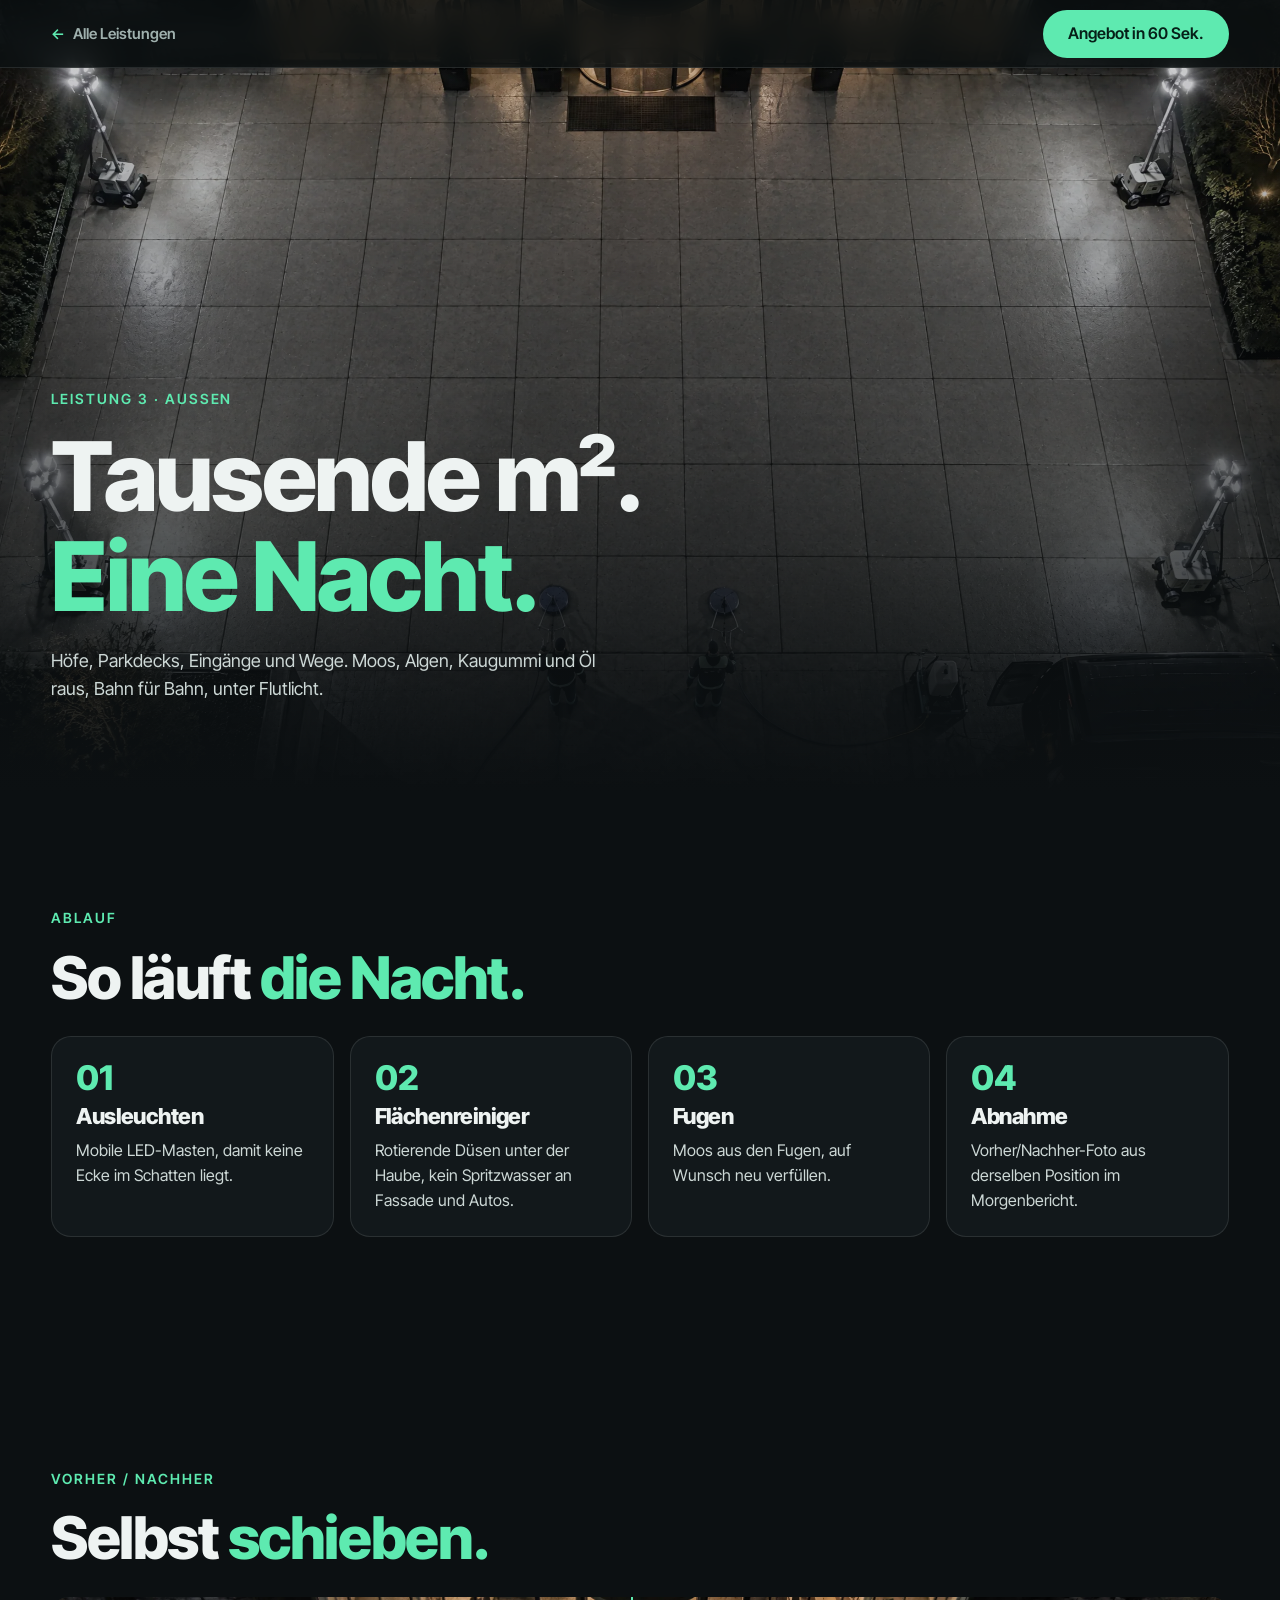
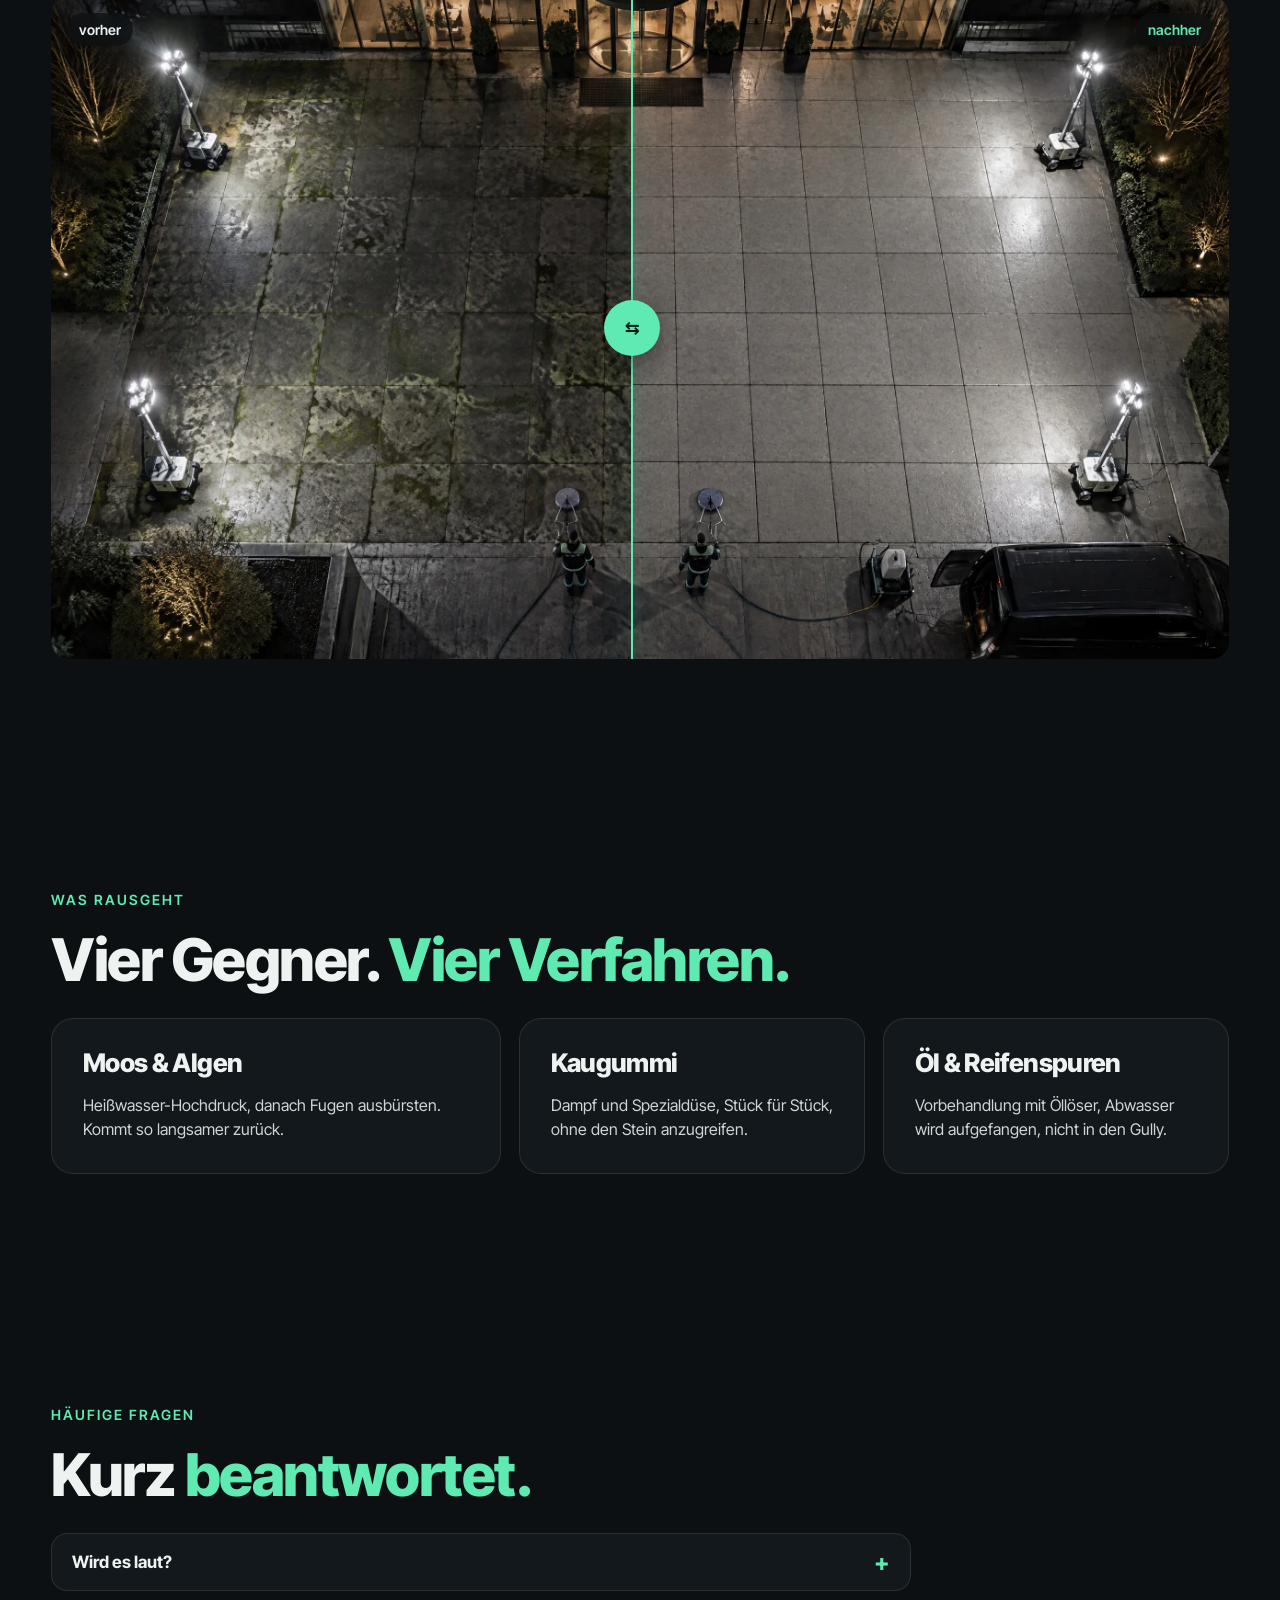
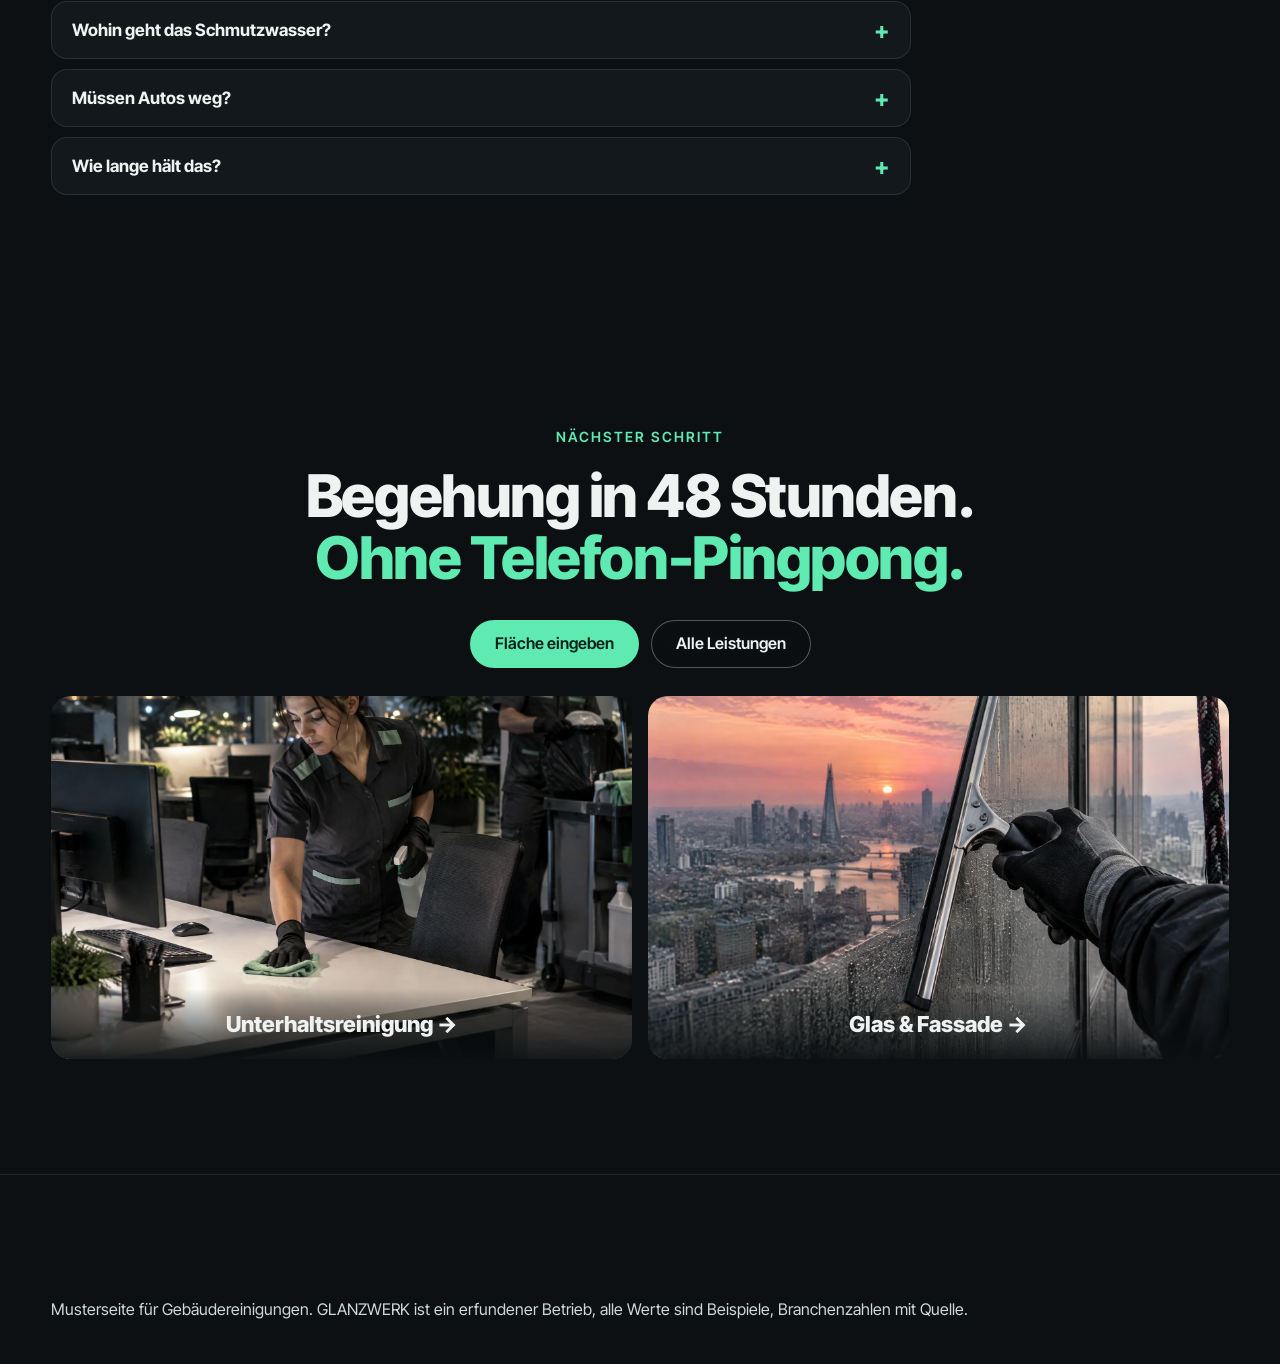
==== site/leistung-aussen.html @ 3f8bd0fa "GLANZWERK V2.69: Vorher/Nachher, Zahlen mit Branchendaten, Bodenbelag, Morgenbericht, Unterseiten Co" ====
<!doctype html>
<html lang="de">
<head>
<meta charset="utf-8">
<meta name="viewport" content="width=device-width, initial-scale=1, viewport-fit=cover">
<title>Außenflächen · GLANZWERK</title>
<meta name="description" content="Hochdruckreinigung von Höfen, Parkdecks und Eingängen über Nacht. GLANZWERK Musterseite.">
<meta name="theme-color" content="#0c1012">
<link rel="preconnect" href="https://fonts.googleapis.com">
<link rel="preconnect" href="https://fonts.gstatic.com" crossorigin>
<link href="https://fonts.googleapis.com/css2?family=Inter+Tight:wght@400;500;600;700;800&display=swap" rel="stylesheet">
<link rel="stylesheet" href="assets/css/style.css?v=2">
<link rel="icon" href="data:image/svg+xml,%3Csvg xmlns='http://www.w3.org/2000/svg' viewBox='0 0 32 32'%3E%3Crect width='32' height='32' rx='7' fill='%230c1012'/%3E%3Cpath d='M9 22 L16 8 L23 22' fill='none' stroke='%235eeab0' stroke-width='3' stroke-linecap='round' stroke-linejoin='round'/%3E%3C/svg%3E">
</head>
<body class="sub">
<header class="sub-nav">
  <div class="wrap">
    <a class="sub-back" href="index.html#leistungen">Alle Leistungen</a>
    <a class="btn btn-mint" href="index.html#angebot">Angebot in 60 Sek.</a>
  </div>
</header>
<main>

<section class="sub-hero">
  <img data-img="hof-sauber" alt="Außenflächen">
  <div class="wrap">
    <p class="kicker">Leistung 3 · Außen</p>
    <h1>Tausende m². <span class="mint">Eine Nacht.</span></h1>
    <p class="lead">Höfe, Parkdecks, Eingänge und Wege. Moos, Algen, Kaugummi und Öl raus, Bahn für Bahn, unter Flutlicht.</p>
  </div>
</section>
<section class="sub-sec"><div class="wrap">
  <p class="kicker">Ablauf</p><h2 class="h-sec">So läuft <span class="mint">die Nacht.</span></h2>
  <ol class="steps4"><li class="rv"><h3>Ausleuchten</h3><p>Mobile LED-Masten, damit keine Ecke im Schatten liegt.</p></li><li class="rv"><h3>Flächenreiniger</h3><p>Rotierende Düsen unter der Haube, kein Spritzwasser an Fassade und Autos.</p></li><li class="rv"><h3>Fugen</h3><p>Moos aus den Fugen, auf Wunsch neu verfüllen.</p></li><li class="rv"><h3>Abnahme</h3><p>Vorher/Nachher-Foto aus derselben Position im Morgenbericht.</p></li></ol>
</div></section>
<section class="sub-sec"><div class="wrap">
  <p class="kicker">Vorher / Nachher</p><h2 class="h-sec">Selbst <span class="mint">schieben.</span></h2>
  <div class="ba" data-need="hof-vorher">
    <img class="ba-a" data-img="hof-vorher" alt="Vorher"><div class="ba-b"><img data-img="hof-sauber" alt="Nachher"></div>
    <span class="ba-line"></span><span class="ba-knob">⇆</span><span class="ba-tag l">vorher</span><span class="ba-tag r">nachher</span>
    <input type="range" min="0" max="100" value="50" aria-label="Vorher-Nachher-Regler">
  </div></div></section>
<section class="sub-sec"><div class="wrap">
  <p class="kicker">Was rausgeht</p><h2 class="h-sec">Vier Gegner. <span class="mint">Vier Verfahren.</span></h2>
  <div class="facts-grid">
    <figure class="fact rv"><h3>Moos & Algen</h3><p>Heißwasser-Hochdruck, danach Fugen ausbürsten. Kommt so langsamer zurück.</p></figure>
    <figure class="fact rv"><h3>Kaugummi</h3><p>Dampf und Spezialdüse, Stück für Stück, ohne den Stein anzugreifen.</p></figure>
    <figure class="fact rv"><h3>Öl & Reifenspuren</h3><p>Vorbehandlung mit Öllöser, Abwasser wird aufgefangen, nicht in den Gully.</p></figure>
  </div>
</div></section>
<section class="sub-sec"><div class="wrap">
  <p class="kicker">Häufige Fragen</p><h2 class="h-sec">Kurz <span class="mint">beantwortet.</span></h2>
  <div class="faq"><details><summary>Wird es laut?</summary><p>Flächenreiniger sind leiser als offene Lanzen. In Wohnnähe planen wir die lauten Teile vor 22 Uhr oder ab 6 Uhr.</p></details><details><summary>Wohin geht das Schmutzwasser?</summary><p>Bei Öl wird es aufgefangen und entsorgt, sonst nach den Vorgaben Ihrer Gemeinde.</p></details><details><summary>Müssen Autos weg?</summary><p>Nur von der Fläche, die in der Nacht dran ist. Wir planen Abschnitte, damit nicht alles gleichzeitig frei sein muss.</p></details><details><summary>Wie lange hält das?</summary><p>Je nach Lage und Schatten ein bis zwei Jahre. Mit Fugenversiegelung deutlich länger.</p></details></div>
</div></section>

<section class="sub-sec sub-cta">
  <div class="wrap">
    <p class="kicker">Nächster Schritt</p>
    <h2 class="h-sec">Begehung in 48 Stunden.<br><span class="mint">Ohne Telefon-Pingpong.</span></h2>
    <div class="row"><a class="btn btn-mint" href="index.html#angebot">Fläche eingeben</a><a class="btn btn-ghost" href="index.html#leistungen">Alle Leistungen</a></div>
    <div class="sub-next"><a href="leistung-innen.html"><img data-img="l-innen" alt="Unterhaltsreinigung"><span>Unterhaltsreinigung →</span></a><a href="leistung-glas.html"><img data-img="l-glas" alt="Glas & Fassade"><span>Glas & Fassade →</span></a></div>
  </div>
</section>
</main>
<footer class="foot">
  <p class="wrap foot-demo">Musterseite für Gebäudereinigungen. GLANZWERK ist ein erfundener Betrieb, alle Werte sind Beispiele, Branchenzahlen mit Quelle.</p>
</footer>
<script src="assets/js/img.js?v=2"></script>
<script src="assets/js/sub.js?v=1"></script>
</body>
</html>
---- site/assets/css/style.css ----
/* GLANZWERK – Musterseite Gebäudereinigung. Graphit + Mint. */
:root {
  --bg: #0c1012;
  --bg2: #12181b;
  --bg3: #182024;
  --line: rgba(255, 255, 255, .1);
  --text: #eef3f2;
  --mute: #9fb0ad;
  --mint: #5eeab0;
  --mint2: #2fc98d;
  --mint-d: rgba(94, 234, 176, .14);
  --r: 18px;
  --pad: clamp(16px, 4vw, 56px);
  --nav: 68px;
  --f: 'Inter Tight', system-ui, -apple-system, 'Segoe UI', sans-serif;
}
*, *::before, *::after { box-sizing: border-box; }
html { scroll-behavior: smooth; -webkit-text-size-adjust: 100%; }
body { margin: 0; background: var(--bg); color: var(--text); font-family: var(--f); font-size: 17px; line-height: 1.55; overflow-x: hidden; -webkit-font-smoothing: antialiased; }
img, video, svg { display: block; max-width: 100%; }
a { color: inherit; }
button { font: inherit; color: inherit; }
h1, h2, h3, h4 { margin: 0; line-height: 1.04; letter-spacing: -.025em; font-weight: 700; }
p { margin: 0; }
.wrap { width: 100%; max-width: 1320px; margin: 0 auto; padding: 0 var(--pad); }
.mint { color: var(--mint); }
.kicker { font-size: 14px; font-weight: 600; letter-spacing: .14em; text-transform: uppercase; color: var(--mint); margin-bottom: 18px; }
.lead { font-size: clamp(17px, 1.4vw, 20px); color: #cdd8d6; max-width: 560px; }
.h-sec { font-size: clamp(40px, 6.2vw, 96px); font-weight: 800; margin-bottom: 40px; }

/* Knöpfe */
.btn { display: inline-flex; align-items: center; justify-content: center; min-height: 48px; padding: 0 24px; border-radius: 999px; border: 1px solid transparent; font-weight: 600; font-size: 16px; text-decoration: none; cursor: pointer; transition: transform .2s, background .2s, box-shadow .2s; white-space: nowrap; }
.btn:active { transform: scale(.97); }
.btn-mint { background: var(--mint); color: #062018; box-shadow: 0 0 0 0 rgba(94, 234, 176, .5); }
.btn-mint:hover { background: #7ff3c4; box-shadow: 0 8px 32px rgba(94, 234, 176, .28); }
.btn-ghost { border-color: rgba(255, 255, 255, .3); background: rgba(12, 16, 18, .35); backdrop-filter: blur(8px); }
.btn-ghost:hover { border-color: var(--mint); }
.btn-wide { width: 100%; }
.lnk { background: none; border: 0; padding: 0; cursor: pointer; text-decoration: underline; text-underline-offset: 3px; min-height: 32px; }
.row { display: flex; flex-wrap: wrap; gap: 12px; margin-top: 32px; }

/* Navigation */
.nav { position: fixed; inset: 0 0 auto 0; z-index: 50; height: var(--nav); display: flex; align-items: center; gap: 24px; padding: 0 var(--pad); background: linear-gradient(rgba(12, 16, 18, .75), rgba(12, 16, 18, 0)); transition: background .3s; }
.nav.solid { background: rgba(12, 16, 18, .86); backdrop-filter: blur(14px); border-bottom: 1px solid var(--line); }
.brand { display: inline-flex; align-items: center; min-height: 44px; gap: 10px; font-weight: 800; letter-spacing: .14em; font-size: 15px; text-decoration: none; }
.mark { width: 22px; height: 22px; border-radius: 6px; background: var(--mint); -webkit-mask: url("data:image/svg+xml,%3Csvg xmlns='http://www.w3.org/2000/svg' viewBox='0 0 32 32'%3E%3Cpath d='M7 24 L16 6 L25 24' fill='none' stroke='black' stroke-width='4' stroke-linecap='round' stroke-linejoin='round'/%3E%3C/svg%3E") center/contain no-repeat; mask: url("data:image/svg+xml,%3Csvg xmlns='http://www.w3.org/2000/svg' viewBox='0 0 32 32'%3E%3Cpath d='M7 24 L16 6 L25 24' fill='none' stroke='black' stroke-width='4' stroke-linecap='round' stroke-linejoin='round'/%3E%3C/svg%3E") center/contain no-repeat; }
.menu { display: flex; align-items: center; gap: 26px; margin-left: auto; font-size: 15px; }
.menu a { text-decoration: none; color: #d6dfdd; padding: 8px 0; }
.menu a:hover { color: var(--mint); }
.menu-cta { display: none; }
.nav-cta { min-height: 44px; padding: 0 18px; font-size: 15px; }
.nav-burger { display: none; width: 48px; height: 48px; border: 1px solid var(--line); border-radius: 50%; background: rgba(12, 16, 18, .5); cursor: pointer; position: relative; margin-left: auto; }
.nav-burger i { position: absolute; left: 14px; right: 14px; height: 2px; background: var(--text); transition: transform .25s, top .25s; }
.nav-burger i:first-child { top: 19px; } .nav-burger i:last-child { top: 27px; }
.menu-open .nav-burger i:first-child { top: 23px; transform: rotate(45deg); }
.menu-open .nav-burger i:last-child { top: 23px; transform: rotate(-45deg); }
@media (max-width: 1240px) {
  .nav-burger { display: block; }
  .nav-cta { margin-left: auto; }
  .nav-burger { margin-left: 0; }
  .menu { position: fixed; inset: 0; z-index: -1; flex-direction: column; justify-content: center; align-items: flex-start; gap: 6px; padding: 96px var(--pad) 40px; background: rgba(10, 14, 16, .97); font-size: clamp(30px, 7vw, 44px); font-weight: 700; opacity: 0; visibility: hidden; transition: opacity .3s, visibility .3s; margin: 0; }
  .menu a { padding: 6px 0; }
  .menu-open .menu { opacity: 1; visibility: visible; }
  .menu-cta { display: inline-flex; margin-top: 24px; font-size: 17px; }
}
@media (max-width: 520px) { .nav-cta { display: none; } .nav-burger { margin-left: auto; } }

/* ---------- Kapitel 1: Die Nacht ---------- */
.night { position: relative; height: 760vh; }
.stage { position: sticky; top: 0; height: 100vh; height: 100svh; overflow: hidden; }
.scene { position: absolute; inset: 0; opacity: 0; will-change: opacity; }
.scene.s0 { opacity: 1; }
.scene img, .scene video { position: absolute; inset: 0; width: 100%; height: 100%; object-fit: cover; transform: scale(var(--z, 1)); transform-origin: 50% 55%; }
.scene video { opacity: 0; transition: opacity .4s; }
.scene.has-vid video { opacity: 1; }
.scene .after { opacity: 0; }
.s2 .stripes { position: absolute; inset: 0; transform: scale(var(--z, 1)); }
.s2 .stripes img { transform: none; -webkit-mask-image: var(--mask); mask-image: var(--mask); }
.shade { position: absolute; inset: 0; pointer-events: none; background: radial-gradient(120% 90% at 50% 40%, rgba(12, 16, 18, 0) 30%, rgba(12, 16, 18, .55) 100%), linear-gradient(rgba(12, 16, 18, .5), rgba(12, 16, 18, 0) 28%, rgba(12, 16, 18, 0) 62%, rgba(12, 16, 18, .85)); }
.beat { position: absolute; left: 0; right: 0; padding: 0 var(--pad); opacity: 0; will-change: opacity, transform; pointer-events: none; }
.beat .btn, .beat a { pointer-events: auto; }
.b-hero { top: 50%; transform: translateY(-50%); text-align: center; opacity: 1; }
.b-hero h1 { font-size: clamp(46px, 8.4vw, 136px); font-weight: 800; text-shadow: 0 4px 40px rgba(0, 0, 0, .45); }
.b-hero .kicker { color: var(--mint); }
.b-hero .lead { margin: 24px auto 0; text-shadow: 0 2px 16px rgba(0, 0, 0, .6); }
.b-hero .row { justify-content: center; }
.b-step { bottom: 120px; max-width: 760px; }
.b-step .num { display: inline-block; font-size: 14px; font-weight: 600; letter-spacing: .14em; text-transform: uppercase; color: #062018; background: var(--mint); border-radius: 999px; padding: 5px 14px; margin-bottom: 18px; }
.b-step h2 { font-size: clamp(38px, 5.6vw, 84px); font-weight: 800; text-shadow: 0 4px 30px rgba(0, 0, 0, .5); }
.b-step p { margin-top: 16px; font-size: clamp(16px, 1.35vw, 20px); color: #dbe5e3; max-width: 560px; text-shadow: 0 2px 14px rgba(0, 0, 0, .7); }
.b-big { top: 50%; bottom: auto; transform: translateY(-50%); max-width: none; text-align: center; }
.b-big h2 { font-size: clamp(64px, 13vw, 200px); color: var(--mint); letter-spacing: -.04em; }
.b-big p { margin: 18px auto 0; }
.count { font-variant-numeric: tabular-nums; }
.b-end { top: 16%; text-align: center; }
.b-end h2 { font-size: clamp(46px, 7.6vw, 120px); font-weight: 800; color: #10181b; text-shadow: 0 2px 30px rgba(255, 255, 255, .35); }
.note { display: inline-flex; align-items: center; gap: 10px; margin-top: 22px; padding: 12px 20px; border-radius: 999px; background: rgba(12, 16, 18, .78); backdrop-filter: blur(10px); font-size: 15px; border: 1px solid var(--line); }
.dot { width: 9px; height: 9px; border-radius: 50%; background: var(--mint); box-shadow: 0 0 0 4px var(--mint-d); flex: none; }
.timebar { position: absolute; left: var(--pad); right: var(--pad); bottom: 36px; display: flex; align-items: center; gap: 22px; font-size: clamp(17px, 1.6vw, 24px); font-weight: 600; font-variant-numeric: tabular-nums; }
.tb-label { min-width: 70px; color: #fff; }
.tb-line { position: relative; flex: 1; height: 3px; border-radius: 3px; background: rgba(255, 255, 255, .22); }
.tb-line i { position: absolute; inset: 0 auto 0 0; width: var(--p, 0%); background: var(--mint); border-radius: 3px; box-shadow: 0 0 12px rgba(94, 234, 176, .6); }
.tb-line b { position: absolute; top: -4px; width: 11px; height: 11px; margin-left: -5px; border-radius: 50%; background: #2a3538; border: 2px solid rgba(255, 255, 255, .35); }
.tb-line b.on { background: var(--mint); border-color: var(--mint); }
.tb-clock { color: var(--mint); min-width: 64px; text-align: right; }
.scroll-hint { position: absolute; left: 50%; bottom: 84px; transform: translateX(-50%); font-size: 12px; letter-spacing: .2em; text-transform: uppercase; color: var(--mute); display: flex; flex-direction: column; align-items: center; gap: 8px; transition: opacity .3s; }
.scroll-hint span { width: 1px; height: 34px; background: linear-gradient(var(--mint), transparent); animation: hint 1.8s infinite; }
@keyframes hint { 0% { transform: scaleY(0); transform-origin: top; } 50% { transform: scaleY(1); transform-origin: top; } 51% { transform-origin: bottom; } 100% { transform: scaleY(0); transform-origin: bottom; } }

/* ---------- Sektionen ---------- */
.sec { padding: clamp(96px, 14vw, 180px) 0; position: relative; }

/* Leistungen */
.cards { display: flex; gap: 16px; height: clamp(480px, 66vh, 680px); }
.card { position: relative; flex: 1; min-width: 0; border-radius: var(--r); overflow: hidden; background: var(--bg3); cursor: pointer; transition: flex .6s cubic-bezier(.2, .8, .2, 1), outline-color .3s; outline: 2px solid transparent; outline-offset: -2px; }
.card.is-open { flex: 1.9; outline-color: var(--mint); }
.card img { position: absolute; inset: 0; width: 100%; height: 100%; object-fit: cover; transition: transform 1.2s; }
.card:hover img { transform: scale(1.04); }
.card::after { content: ''; position: absolute; inset: 0; background: linear-gradient(rgba(12, 16, 18, 0) 30%, rgba(12, 16, 18, .92)); }
.card-in { position: absolute; left: 0; right: 0; bottom: 0; z-index: 1; padding: 28px; }
.card h3 { font-size: clamp(28px, 2.7vw, 42px); font-weight: 800; hyphens: manual; }
.card ul { list-style: none; padding: 0; margin: 16px 0 0; display: grid; gap: 6px; color: #d4dedc; font-size: 16px; max-height: 0; opacity: 0; overflow: hidden; transition: max-height .6s, opacity .4s; }
.card ul li::before { content: ''; display: inline-block; width: 7px; height: 7px; border-radius: 50%; background: var(--mint); margin-right: 10px; vertical-align: 2px; }
.card .fix { margin-top: 14px; font-size: 15px; color: var(--mint); max-height: 0; opacity: 0; overflow: hidden; transition: max-height .6s, opacity .4s; }
.card.is-open ul, .card.is-open .fix { max-height: 260px; opacity: 1; }

/* Objekt live */
.live { height: 320vh; position: relative; background: var(--bg2); }
.live-stage { display: flex; flex-direction: column; justify-content: center; gap: 28px; padding-top: var(--nav); }
.live-grid { display: grid; grid-template-columns: 1fr 1.15fr; gap: 48px; align-items: center; }
.live .h-sec { margin-bottom: 28px; font-size: clamp(40px, 4.6vw, 76px); }
.checks { list-style: none; padding: 0; margin: 0; display: grid; gap: 12px; }
.checks li { display: flex; gap: 14px; align-items: flex-start; opacity: .35; transition: opacity .4s; }
.checks li.on { opacity: 1; }
.checks i { flex: none; width: 26px; height: 26px; border-radius: 50%; border: 2px solid rgba(255, 255, 255, .3); position: relative; transition: background .3s, border-color .3s; margin-top: 2px; }
.checks li.on i { background: var(--mint); border-color: var(--mint); }
.checks li.on i::after { content: ''; position: absolute; left: 7px; top: 3px; width: 7px; height: 12px; border: solid #062018; border-width: 0 2.5px 2.5px 0; transform: rotate(45deg); }
.checks span { font-size: 19px; font-weight: 600; }
.checks small { display: block; font-size: 14px; font-weight: 400; color: var(--mute); }
.live-vis { position: relative; }
.iso { width: 100%; max-height: 62vh; overflow: visible; }
.iso path { fill: #1b2428; stroke: rgba(255, 255, 255, .22); stroke-width: 1.2; transition: fill .6s, stroke .6s; }
.iso .fl .l { fill: #151c1f; } .iso .fl .r { fill: #11171a; }
.iso .facade path { fill: none; stroke: rgba(255, 255, 255, .14); }
.iso .facade .glass { fill: rgba(120, 170, 200, .06); }
.iso .on path, .iso .fl.on path { stroke: var(--mint); }
.iso .fl.on .top { fill: rgba(94, 234, 176, .55); }
.iso .fl.on .l { fill: rgba(94, 234, 176, .3); }
.iso .fl.on .r { fill: rgba(94, 234, 176, .2); }
.iso .ground.on path { fill: rgba(94, 234, 176, .22); }
.iso .facade.on .glass { fill: rgba(94, 234, 176, .16); }
.iso .pins circle { fill: var(--mint); opacity: 0; }
.iso .pins.on circle { opacity: 1; animation: pin 1.6s infinite; }
@keyframes pin { 50% { r: 8; opacity: .4; } }
.proto { position: absolute; right: 0; bottom: -10px; width: min(330px, 70%); background: rgba(16, 22, 25, .94); border: 1px solid var(--line); border-radius: 16px; padding: 14px; backdrop-filter: blur(10px); box-shadow: 0 20px 60px rgba(0, 0, 0, .5); opacity: 0; transform: translateY(24px); transition: opacity .5s, transform .5s; }
.proto.on { opacity: 1; transform: none; }
.proto-h { display: flex; align-items: center; gap: 10px; font-size: 15px; font-weight: 600; }
.proto-h b { margin-left: auto; color: var(--mint); }
.proto-imgs { display: grid; grid-template-columns: 1fr 1fr; gap: 8px; margin: 12px 0 10px; }
.proto-imgs span { position: relative; border-radius: 10px; overflow: hidden; aspect-ratio: 16/10; background: var(--bg3); }
.proto-imgs img { width: 100%; height: 100%; object-fit: cover; }
.proto-imgs em { position: absolute; left: 6px; bottom: 6px; font-style: normal; font-size: 12px; background: rgba(12, 16, 18, .8); padding: 2px 8px; border-radius: 99px; }
.proto p { font-size: 14px; color: var(--mute); }
.tl-line { position: relative; height: 3px; background: rgba(255, 255, 255, .14); border-radius: 3px; }
.tl-line i { position: absolute; inset: 0 auto 0 0; width: var(--p, 0%); background: var(--mint); border-radius: 3px; }
.tl-t { display: flex; justify-content: space-between; margin-top: 10px; font-size: 14px; color: var(--mute); font-variant-numeric: tabular-nums; }

/* Vertrauen + Karriere: Kinetik-Typo */
.trust { height: 260vh; position: relative; }
.trust-stage { display: flex; align-items: center; }
.kin { display: flex; flex-direction: column; margin: 8px 0 32px; }
.kin span { display: block; font-size: clamp(42px, 8.6vw, 140px); font-weight: 800; letter-spacing: -.04em; line-height: 1; opacity: 0; transform: translateX(-8vw); will-change: transform, opacity; }
.kin span:nth-child(even) { color: var(--mint); }
.trust-sub { max-width: 620px; color: #cdd8d6; font-size: clamp(16px, 1.3vw, 19px); }

.career { height: 280vh; position: relative; }
.career-bg { position: absolute; inset: 0; }
.career-bg img, .career-bg video { position: absolute; inset: 0; width: 100%; height: 100%; object-fit: cover; object-position: 72% 40%; }
.career-bg video { opacity: 0; transition: opacity .5s; }
.career-bg.has-vid video { opacity: 1; }
.shade-l { background: linear-gradient(90deg, rgba(12, 16, 18, .88) 0%, rgba(12, 16, 18, .55) 45%, rgba(12, 16, 18, 0) 75%), linear-gradient(rgba(12, 16, 18, .4), rgba(12, 16, 18, 0) 30%); }
.career-stage { display: flex; align-items: center; }
.career-in { position: relative; z-index: 1; }
.kin-c span { font-size: clamp(40px, 6.6vw, 108px); }
.kin-c span:nth-child(even) { color: var(--text); }
.kin-c span:nth-child(4) { color: var(--mint); font-size: clamp(26px, 3.4vw, 52px); margin-top: 14px; }
.career-sub { margin-top: 14px; color: #d6e0de; }

/* Angebot */
.offer-grid { display: grid; grid-template-columns: 1fr 1fr; gap: clamp(32px, 6vw, 96px); align-items: start; }
.offer .h-sec { font-size: clamp(40px, 5.4vw, 84px); }
.steps3 { list-style: none; padding: 0; margin: 36px 0 0; display: grid; gap: 12px; position: relative; }
.steps3::before { content: ''; position: absolute; left: 21px; top: 22px; bottom: 22px; width: 2px; background: linear-gradient(var(--mint), rgba(94, 234, 176, .1)); }
.steps3 li { display: flex; align-items: center; gap: 16px; font-size: 19px; font-weight: 600; }
.steps3 b { position: relative; width: 44px; height: 44px; border-radius: 50%; display: grid; place-items: center; background: var(--bg3); border: 2px solid var(--mint); color: var(--mint); }
.cfg { background: var(--bg2); border: 1px solid var(--line); border-radius: 24px; padding: clamp(20px, 3vw, 36px); display: grid; gap: 22px; }
.cfg fieldset { border: 0; padding: 0; margin: 0; min-width: 0; }
.cfg legend { font-size: 14px; font-weight: 600; color: var(--mute); margin-bottom: 10px; display: flex; justify-content: space-between; width: 100%; padding: 0; }
.cfg legend output { color: var(--mint); font-size: 22px; font-weight: 700; font-variant-numeric: tabular-nums; }
.tog { display: grid; grid-template-columns: repeat(3, 1fr); gap: 10px; }
.tog label, .chips label { position: relative; cursor: pointer; }
.tog input, .chips input { position: absolute; opacity: 0; pointer-events: none; }
.tog span { display: grid; place-items: center; min-height: 64px; border-radius: 14px; border: 1px solid var(--line); background: var(--bg3); font-weight: 700; font-size: 18px; transition: background .2s, border-color .2s, color .2s; }
.tog input:checked + span { background: var(--mint-d); border-color: var(--mint); color: var(--mint); }
.chips { display: flex; flex-wrap: wrap; gap: 8px; }
.chips span { display: inline-flex; align-items: center; min-height: 44px; padding: 0 16px; border-radius: 999px; border: 1px solid var(--line); font-size: 15px; transition: background .2s, border-color .2s, color .2s; }
.chips input:checked + span { background: var(--mint); color: #062018; border-color: var(--mint); font-weight: 600; }
.tog input:focus-visible + span, .chips input:focus-visible + span { outline: 2px solid var(--mint); outline-offset: 2px; }
input[type=range] { width: 100%; height: 44px; background: transparent; -webkit-appearance: none; appearance: none; margin: 0; }
input[type=range]::-webkit-slider-runnable-track { height: 6px; border-radius: 6px; background: linear-gradient(90deg, var(--mint) var(--v, 45%), rgba(255, 255, 255, .15) var(--v, 45%)); }
input[type=range]::-webkit-slider-thumb { -webkit-appearance: none; width: 28px; height: 28px; margin-top: -11px; border-radius: 50%; background: #fff; border: 4px solid var(--mint); }
input[type=range]::-moz-range-track { height: 6px; border-radius: 6px; background: rgba(255, 255, 255, .15); }
input[type=range]::-moz-range-progress { height: 6px; border-radius: 6px; background: var(--mint); }
input[type=range]::-moz-range-thumb { width: 22px; height: 22px; border-radius: 50%; background: #fff; border: 4px solid var(--mint); }
.upload { display: flex; align-items: center; gap: 14px; flex-wrap: wrap; cursor: pointer; }
.upload input { position: absolute; width: 1px; height: 1px; opacity: 0; }
.upload span { display: inline-flex; align-items: center; min-height: 44px; padding: 0 18px; border-radius: 12px; border: 1px dashed rgba(94, 234, 176, .6); color: var(--mint); font-weight: 600; }
.upload em { font-style: normal; color: var(--mute); font-size: 14px; }
.upload:focus-within span { outline: 2px solid var(--mint); outline-offset: 2px; }
.result { display: grid; grid-template-columns: repeat(3, 1fr); gap: 10px; padding: 16px; border-radius: 14px; background: var(--bg3); }
.result small { display: block; font-size: 14px; color: var(--mute); }
.result b { font-size: clamp(18px, 1.7vw, 24px); font-variant-numeric: tabular-nums; }

/* Bewertungen */
.reviews { background: var(--bg2); }
.demo-hint { margin: -16px 0 36px; color: var(--mute); max-width: 640px; font-size: 15px; }
.scores { display: grid; grid-template-columns: 1fr 1fr; gap: 16px; }
.score { background: var(--bg3); border: 1px solid var(--line); border-radius: var(--r); padding: 28px; }
.sc-h { display: flex; justify-content: space-between; align-items: center; font-weight: 700; font-size: 18px; }
.bsp { font-size: 14px; font-weight: 600; letter-spacing: .1em; text-transform: uppercase; color: #062018; background: var(--mint); padding: 3px 10px; border-radius: 99px; }
.sc-v { display: flex; align-items: center; gap: 18px; margin: 14px 0 6px; flex-wrap: wrap; }
.sc-num { font-size: clamp(56px, 7vw, 96px); font-weight: 800; letter-spacing: -.04em; font-variant-numeric: tabular-nums; line-height: 1; }
.stars { position: relative; width: 150px; height: 28px; background: rgba(255, 255, 255, .16); -webkit-mask: var(--st) left/30px 28px repeat-x; mask: var(--st) left/30px 28px repeat-x; --st: url("data:image/svg+xml,%3Csvg xmlns='http://www.w3.org/2000/svg' viewBox='0 0 30 28'%3E%3Cpath d='M15 1.5l4 8.6 9.4 1.1-7 6.4 1.9 9.3L15 22.2 6.7 26.9l1.9-9.3-7-6.4 9.4-1.1z'/%3E%3C/svg%3E"); }
.stars i { position: absolute; inset: 0 auto 0 0; width: var(--w, 0%); background: var(--mint); }
.score small { color: var(--mute); font-size: 14px; }
.ticker { overflow: hidden; margin: 28px 0 40px; border-top: 1px solid var(--line); border-bottom: 1px solid var(--line); padding: 16px 0; -webkit-mask: linear-gradient(90deg, transparent, #000 10%, #000 90%, transparent); mask: linear-gradient(90deg, transparent, #000 10%, #000 90%, transparent); }
.tk-in { display: flex; gap: 12px; width: max-content; animation: tk 40s linear infinite; }
.tk-in span { white-space: nowrap; padding: 8px 18px; border-radius: 99px; border: 1px solid var(--line); font-size: 15px; color: #d4dedc; }
@keyframes tk { to { transform: translateX(-50%); } }
.quotes { position: relative; min-height: 190px; max-width: 900px; }
.q { position: absolute; inset: 0; margin: 0; opacity: 0; transition: opacity .9s; }
.q.on { opacity: 1; }
.q p { font-size: clamp(22px, 2.6vw, 36px); font-weight: 600; line-height: 1.25; letter-spacing: -.015em; }
.q cite { display: inline-block; margin-top: 16px; font-style: normal; font-size: 14px; color: var(--mute); border: 1px dashed rgba(255, 255, 255, .25); padding: 4px 12px; border-radius: 99px; }

/* Footer */
.foot { padding: 72px 0 40px; border-top: 1px solid var(--line); }
.foot-grid { display: grid; grid-template-columns: 1.4fr 1fr 1fr 1fr; gap: 32px; }
.foot h4 { font-size: 14px; letter-spacing: .12em; text-transform: uppercase; color: var(--mute); margin-bottom: 12px; }
.foot p { font-size: 16px; color: #cfd9d7; line-height: 1.8; }
.foot p a, .foot .lnk { display: inline-flex; align-items: center; min-height: 44px; }
.foot .brand { margin-bottom: 14px; }
.foot-demo { margin-top: 48px; font-size: 14px; color: var(--mute); }

/* Dialoge */
.modal { width: min(560px, calc(100% - 24px)); max-height: calc(100% - 24px); padding: 0; border: 1px solid var(--line); border-radius: 24px; background: var(--bg2); color: var(--text); overflow: auto; }
.modal::backdrop { background: rgba(4, 8, 9, .72); backdrop-filter: blur(6px); }
.m-in { position: relative; padding: clamp(22px, 4vw, 36px); display: grid; gap: 14px; }
.m-in h3 { font-size: clamp(24px, 3vw, 32px); padding-right: 44px; }
.m-in .kicker { margin-bottom: 0; }
.m-x { position: absolute; right: 14px; top: 14px; width: 44px; height: 44px; border-radius: 50%; border: 1px solid var(--line); background: var(--bg3); font-size: 24px; line-height: 1; cursor: pointer; }
.m-in label { display: grid; gap: 6px; font-size: 14px; color: var(--mute); }
.m-in input:not([type=radio]) { min-height: 48px; padding: 0 14px; border-radius: 12px; border: 1px solid var(--line); background: var(--bg3); color: var(--text); font: inherit; font-size: 16px; }
.m-in input:focus { outline: 2px solid var(--mint); outline-offset: 1px; }
.m-sum { color: var(--mint); font-size: 15px; }
.slots { border: 0; padding: 0; margin: 0; }
.slots legend { font-size: 14px; color: var(--mute); margin-bottom: 8px; padding: 0; }
.m-in p { color: #cfd9d7; }
.ap-bar { height: 4px; border-radius: 4px; background: rgba(255, 255, 255, .14); }
.ap-bar i { display: block; height: 100%; width: var(--p, 20%); background: var(--mint); border-radius: 4px; transition: width .4s; }
.ap-n { font-size: 14px; color: var(--mute) !important; }
.ap-card { background: var(--bg3); border-radius: 18px; padding: 24px; transition: transform .35s, opacity .35s; }
.ap-card.out { transform: translateX(-40px) rotate(-3deg); opacity: 0; }
.ap-q { font-size: clamp(22px, 3vw, 30px); margin-bottom: 20px; }
.ap-a { display: grid; grid-template-columns: 1fr 1fr; gap: 10px; }
.ap-a button { min-height: 64px; border-radius: 14px; border: 1px solid var(--line); background: var(--bg2); font-weight: 700; font-size: 17px; cursor: pointer; padding: 8px; }
.ap-a button:hover { border-color: var(--mint); color: var(--mint); }
.ap-done { display: grid; gap: 14px; }
.toast { position: fixed; left: 50%; bottom: 24px; transform: translateX(-50%); z-index: 90; background: var(--mint); color: #062018; font-weight: 600; padding: 14px 22px; border-radius: 999px; box-shadow: 0 10px 40px rgba(0, 0, 0, .4); max-width: calc(100% - 32px); text-align: center; }

/* ---------- Handy ---------- */
@media (max-width: 900px) {
  body { font-size: 16px; }
  .b-step { bottom: 104px; }
  .timebar { bottom: 28px; gap: 14px; }
  .tb-label { min-width: 54px; }
  .scroll-hint { display: none; }
  .cards { flex-direction: column; height: auto; }
  .card { flex: none !important; height: 300px; transition: height .6s cubic-bezier(.2, .8, .2, 1), outline-color .3s; }
  .card.is-open { height: 480px; }
  .live { height: 340vh; }
  .live-grid { grid-template-columns: 1fr; gap: 16px; }
  .live .h-sec { font-size: clamp(34px, 9vw, 54px); margin-bottom: 14px; }
  .checks { gap: 6px; }
  .checks span { font-size: 16px; }
  .checks small { font-size: 14px; }
  .iso { max-height: 30vh; margin: 0 auto; width: auto; }
  .proto { position: relative; right: auto; bottom: auto; width: 100%; margin-top: 8px; display: none; }
  .proto.on { display: block; }
  .live-vis { display: flex; flex-direction: column; }
  .live-stage { gap: 12px; padding-top: calc(var(--nav) - 8px); justify-content: flex-start; }
  .offer-grid { grid-template-columns: 1fr; }
  .scores { grid-template-columns: 1fr; }
  .foot-grid { grid-template-columns: 1fr 1fr; }
  .career-bg img, .career-bg video { object-position: 70% 30%; }
  .shade-l { background: linear-gradient(rgba(12, 16, 18, .35), rgba(12, 16, 18, .2) 30%, rgba(12, 16, 18, .9) 75%); }
  .career-stage { align-items: flex-end; padding-bottom: 48px; }
}
@media (max-width: 520px) {
  .tog span { min-height: 56px; font-size: 16px; }
  .result { grid-template-columns: 1fr 1fr; }
  .result div:last-child { grid-column: 1 / -1; }
  .ap-a { grid-template-columns: 1fr; }
  .foot-grid { grid-template-columns: 1fr; }
  .score { padding: 22px; }
}
/* Querformat Handy: wenig Höhe */
@media (max-height: 500px) and (orientation: landscape) {
  .b-hero h1 { font-size: clamp(34px, 7vw, 60px); }
  .b-hero .lead { display: none; }
  .b-hero .row { margin-top: 16px; }
  .b-step { bottom: 70px; }
  .b-step h2 { font-size: clamp(28px, 5vw, 44px); }
  .b-step p { font-size: 15px; margin-top: 8px; }
  .b-big h2 { font-size: clamp(54px, 11vw, 96px); }
  .timebar { bottom: 14px; font-size: 15px; }
  .b-end { top: 18%; }
  .live-grid { grid-template-columns: 1fr 1fr; }
  .live .h-sec { font-size: 30px; margin-bottom: 8px; }
  .live .kicker { margin-bottom: 6px; }
  .checks span { font-size: 14px; } .checks small { display: none; }
  .iso { max-height: 52vh; }
  .tl { display: none; }
  .kin span { font-size: clamp(30px, 6vw, 56px); }
  .kin-c span:nth-child(4) { font-size: 22px; }
  .career-stage { align-items: center; padding-bottom: 0; }
  .shade-l { background: linear-gradient(90deg, rgba(12, 16, 18, .9), rgba(12, 16, 18, .3) 70%); }
  .card { height: 240px; } .card.is-open { height: 340px; }
}
@media (prefers-reduced-motion: reduce) {
  html { scroll-behavior: auto; }
  .tk-in { animation: none; }
  .scroll-hint span { animation: none; }
}

/* ===== V2.69: Übergänge zu Unterseiten ===== */
@view-transition { navigation: auto; }
::view-transition-old(root), ::view-transition-new(root) { animation-duration: .45s; }
.card-more { display: inline-flex; align-items: center; gap: 8px; min-height: 44px; margin-top: 10px; color: var(--text); font-weight: 600; font-size: 15px; text-decoration: none; border-bottom: 1px solid var(--mint); max-height: 0; opacity: 0; overflow: hidden; transition: max-height .6s, opacity .4s; position: relative; z-index: 2; }
.card.is-open .card-more { max-height: 60px; opacity: 1; }
.card-more::after { content: '→'; color: var(--mint); }

/* ===== Vorher/Nachher-Schieber ===== */
.ba-sec .h-sec { margin-bottom: 24px; }
.ba-tabs { margin-bottom: 20px; }
.ba { position: relative; aspect-ratio: 16/9; border-radius: var(--r); overflow: hidden; background: var(--bg3); user-select: none; touch-action: pan-y; --x: 50%; }
.ba img { position: absolute; inset: 0; width: 100%; height: 100%; object-fit: cover; }
.ba .ba-b { position: absolute; inset: 0; clip-path: inset(0 0 0 var(--x)); }
.ba .ba-line { position: absolute; top: 0; bottom: 0; left: var(--x); width: 2px; background: var(--mint); transform: translateX(-1px); pointer-events: none; box-shadow: 0 0 24px rgba(94,234,176,.6); }
.ba .ba-knob { position: absolute; top: 50%; left: var(--x); width: 56px; height: 56px; margin: -28px 0 0 -28px; border-radius: 50%; background: var(--mint); color: #062018; display: grid; place-items: center; font-weight: 800; font-size: 18px; pointer-events: none; box-shadow: 0 8px 30px rgba(0,0,0,.45); }
.ba input[type=range] { position: absolute; inset: 0; width: 100%; height: 100%; opacity: 0; cursor: ew-resize; margin: 0; }
.ba .ba-tag { position: absolute; top: 16px; padding: 6px 12px; border-radius: 999px; background: rgba(12,16,18,.7); backdrop-filter: blur(6px); font-size: 14px; font-weight: 600; pointer-events: none; }
.ba .ba-tag.l { left: 16px; } .ba .ba-tag.r { right: 16px; color: var(--mint); }
.ba-note { margin-top: 14px; color: var(--mute); font-size: 15px; }

/* ===== Zahlen / Diagramme ===== */
.facts .h-sec { margin-bottom: 28px; }
.facts-grid { display: grid; grid-template-columns: 1.3fr 1fr 1fr; gap: 18px; }
.fact { margin: 0; background: var(--bg2); border: 1px solid var(--line); border-radius: 22px; padding: clamp(20px, 2.4vw, 32px); display: flex; flex-direction: column; gap: 16px; }
.fact h3 { font-size: clamp(22px, 2vw, 28px); font-weight: 800; }
.fact p { color: #cdd8d6; font-size: 16px; }
.fact small, .fact small a { color: var(--mute); font-size: 14px; }
.bars { display: grid; gap: 14px; }
.bar { display: grid; grid-template-columns: 120px 1fr; align-items: center; gap: 12px; font-size: 15px; }
.bar .tr { height: 40px; border-radius: 10px; background: var(--bg3); overflow: hidden; }
.bar .fl { height: 100%; width: 0; border-radius: 10px; background: linear-gradient(90deg, var(--mint2), var(--mint)); display: flex; align-items: center; justify-content: flex-end; padding-right: 12px; color: #062018; font-weight: 800; white-space: nowrap; transition: width 1.4s cubic-bezier(.2,.8,.2,1); }
.bar.b2 .fl { background: linear-gradient(90deg, #3b4a4e, #6b7f83); color: var(--text); }
.in .bar .fl { width: var(--w); }
.donut { position: relative; width: 170px; height: 170px; align-self: center; }
.donut svg { width: 100%; height: 100%; transform: rotate(-90deg); }
.donut circle { fill: none; stroke-width: 18; }
.donut .bgc { stroke: var(--bg3); }
.donut .fgc { stroke: var(--mint); stroke-linecap: round; stroke-dasharray: 0 999; transition: stroke-dasharray 1.6s cubic-bezier(.2,.8,.2,1); }
.donut b { position: absolute; inset: 0; display: grid; place-items: center; font-size: 40px; font-weight: 800; }
.big-n { font-size: clamp(40px, 4.4vw, 64px); font-weight: 800; color: var(--mint); font-variant-numeric: tabular-nums; line-height: 1; }

/* ===== Konfigurator-Erweiterung ===== */
.mat { display: grid; grid-template-columns: repeat(5, 1fr); gap: 8px; }
.mat label { position: relative; cursor: pointer; }
.mat input { position: absolute; opacity: 0; pointer-events: none; }
.mat span { display: grid; gap: 6px; justify-items: center; padding: 8px 4px 10px; border-radius: 14px; border: 1px solid var(--line); background: var(--bg3); font-size: 14px; text-align: center; min-height: 44px; transition: border-color .2s, background .2s; }
.mat i { width: 100%; aspect-ratio: 1.6; border-radius: 9px; background: var(--sw); }
.mat input:checked + span { border-color: var(--mint); background: var(--mint-d); color: var(--mint); font-weight: 600; }
.mat-info { margin-top: 10px; font-size: 15px; color: #cdd8d6; min-height: 44px; }
.mat-info b { color: var(--mint); }
.report { border: 1px dashed rgba(94,234,176,.45); border-radius: 16px; padding: 16px 18px; background: rgba(94,234,176,.05); font-size: 15px; display: grid; gap: 6px; }
.report .rh { display: flex; justify-content: space-between; align-items: center; font-weight: 700; }
.report .rh em { font-style: normal; font-size: 14px; color: var(--mute); font-weight: 500; }
.report ul { list-style: none; margin: 0; padding: 0; display: grid; gap: 4px; color: #cdd8d6; }
.report li::before { content: '✓'; color: var(--mint); margin-right: 8px; font-weight: 800; }

/* ===== Unterseiten ===== */
.sub-nav { position: fixed; inset: 0 0 auto 0; height: var(--nav); z-index: 50; display: flex; align-items: center; background: rgba(12,16,18,.82); backdrop-filter: blur(14px); border-bottom: 1px solid var(--line); }
.sub-nav .wrap { display: flex; align-items: center; justify-content: space-between; gap: 12px; }
.sub-back { display: inline-flex; align-items: center; gap: 8px; min-height: 44px; text-decoration: none; font-weight: 600; font-size: 15px; color: var(--mute); }
.sub-back::before { content: '←'; color: var(--mint); }
.sub-hero { position: relative; min-height: 88vh; display: flex; align-items: flex-end; padding: calc(var(--nav) + 40px) 0 clamp(40px, 7vw, 90px); overflow: hidden; }
.sub-hero > img { position: absolute; inset: 0; width: 100%; height: 100%; object-fit: cover; animation: subzoom 14s ease-out both; }
@keyframes subzoom { from { transform: scale(1.12); } to { transform: scale(1); } }
.sub-hero::after { content: ''; position: absolute; inset: 0; background: linear-gradient(rgba(12,16,18,.15), rgba(12,16,18,.55) 55%, var(--bg)); }
.sub-hero .wrap { position: relative; z-index: 1; }
.sub-hero h1 { font-size: clamp(44px, 7.5vw, 120px); font-weight: 800; max-width: 12ch; }
.sub-hero .lead { margin-top: 20px; }
.steps4 { list-style: none; margin: 0; padding: 0; display: grid; grid-template-columns: repeat(4, 1fr); gap: 16px; counter-reset: s; }
.steps4 li { background: var(--bg2); border: 1px solid var(--line); border-radius: 20px; padding: 24px; display: grid; gap: 10px; align-content: start; }
.steps4 li::before { counter-increment: s; content: '0' counter(s); color: var(--mint); font-weight: 800; font-size: 34px; line-height: 1; }
.steps4 h3 { font-size: 22px; font-weight: 800; }
.steps4 p { color: #cdd8d6; font-size: 16px; }
.rv { opacity: 0; transform: translateY(32px); transition: opacity .8s, transform .8s cubic-bezier(.2,.8,.2,1); }
.rv.in { opacity: 1; transform: none; }
.steps4 li.rv:nth-child(2) { transition-delay: .1s; } .steps4 li.rv:nth-child(3) { transition-delay: .2s; } .steps4 li.rv:nth-child(4) { transition-delay: .3s; }
.faq { display: grid; gap: 10px; max-width: 860px; }
.faq details { background: var(--bg2); border: 1px solid var(--line); border-radius: 16px; padding: 0 20px; }
.faq summary { cursor: pointer; min-height: 56px; display: flex; align-items: center; font-weight: 700; font-size: 17px; list-style: none; }
.faq summary::after { content: '+'; margin-left: auto; color: var(--mint); font-size: 24px; }
.faq details[open] summary::after { content: '–'; }
.faq details p { padding: 0 0 18px; color: #cdd8d6; }
.sub-sec { padding: clamp(64px, 9vw, 120px) 0; }
.sub-sec .h-sec { font-size: clamp(34px, 4.6vw, 64px); margin-bottom: 28px; }
.sub-cta { text-align: center; }
.sub-cta .row { justify-content: center; }
.sub-next { display: grid; grid-template-columns: 1fr 1fr; gap: 16px; margin-top: 28px; }
.sub-next a { position: relative; display: block; aspect-ratio: 16/10; border-radius: 20px; overflow: hidden; text-decoration: none; }
.sub-next a img { width: 100%; height: 100%; object-fit: cover; transition: transform 1s; }
.sub-next a:hover img { transform: scale(1.05); }
.sub-next a span { position: absolute; left: 0; right: 0; bottom: 0; padding: 18px; background: linear-gradient(transparent, rgba(12,16,18,.9)); font-weight: 800; font-size: 22px; }

@media (max-width: 1000px) {
  .facts-grid { grid-template-columns: 1fr; }
  .steps4 { grid-template-columns: 1fr 1fr; }
}
@media (max-width: 600px) {
  .mat { grid-template-columns: repeat(3, 1fr); }
  .bar { grid-template-columns: 96px 1fr; font-size: 14px; }
  .steps4 { grid-template-columns: 1fr; }
  .sub-next { grid-template-columns: 1fr; }
  .ba { aspect-ratio: 4/3; }
  .sub-hero { min-height: 78vh; }
}
@media (prefers-reduced-motion: reduce) { .rv { opacity: 1; transform: none; } .sub-hero > img { animation: none; } }

.fact small a { padding: 13px 0; }
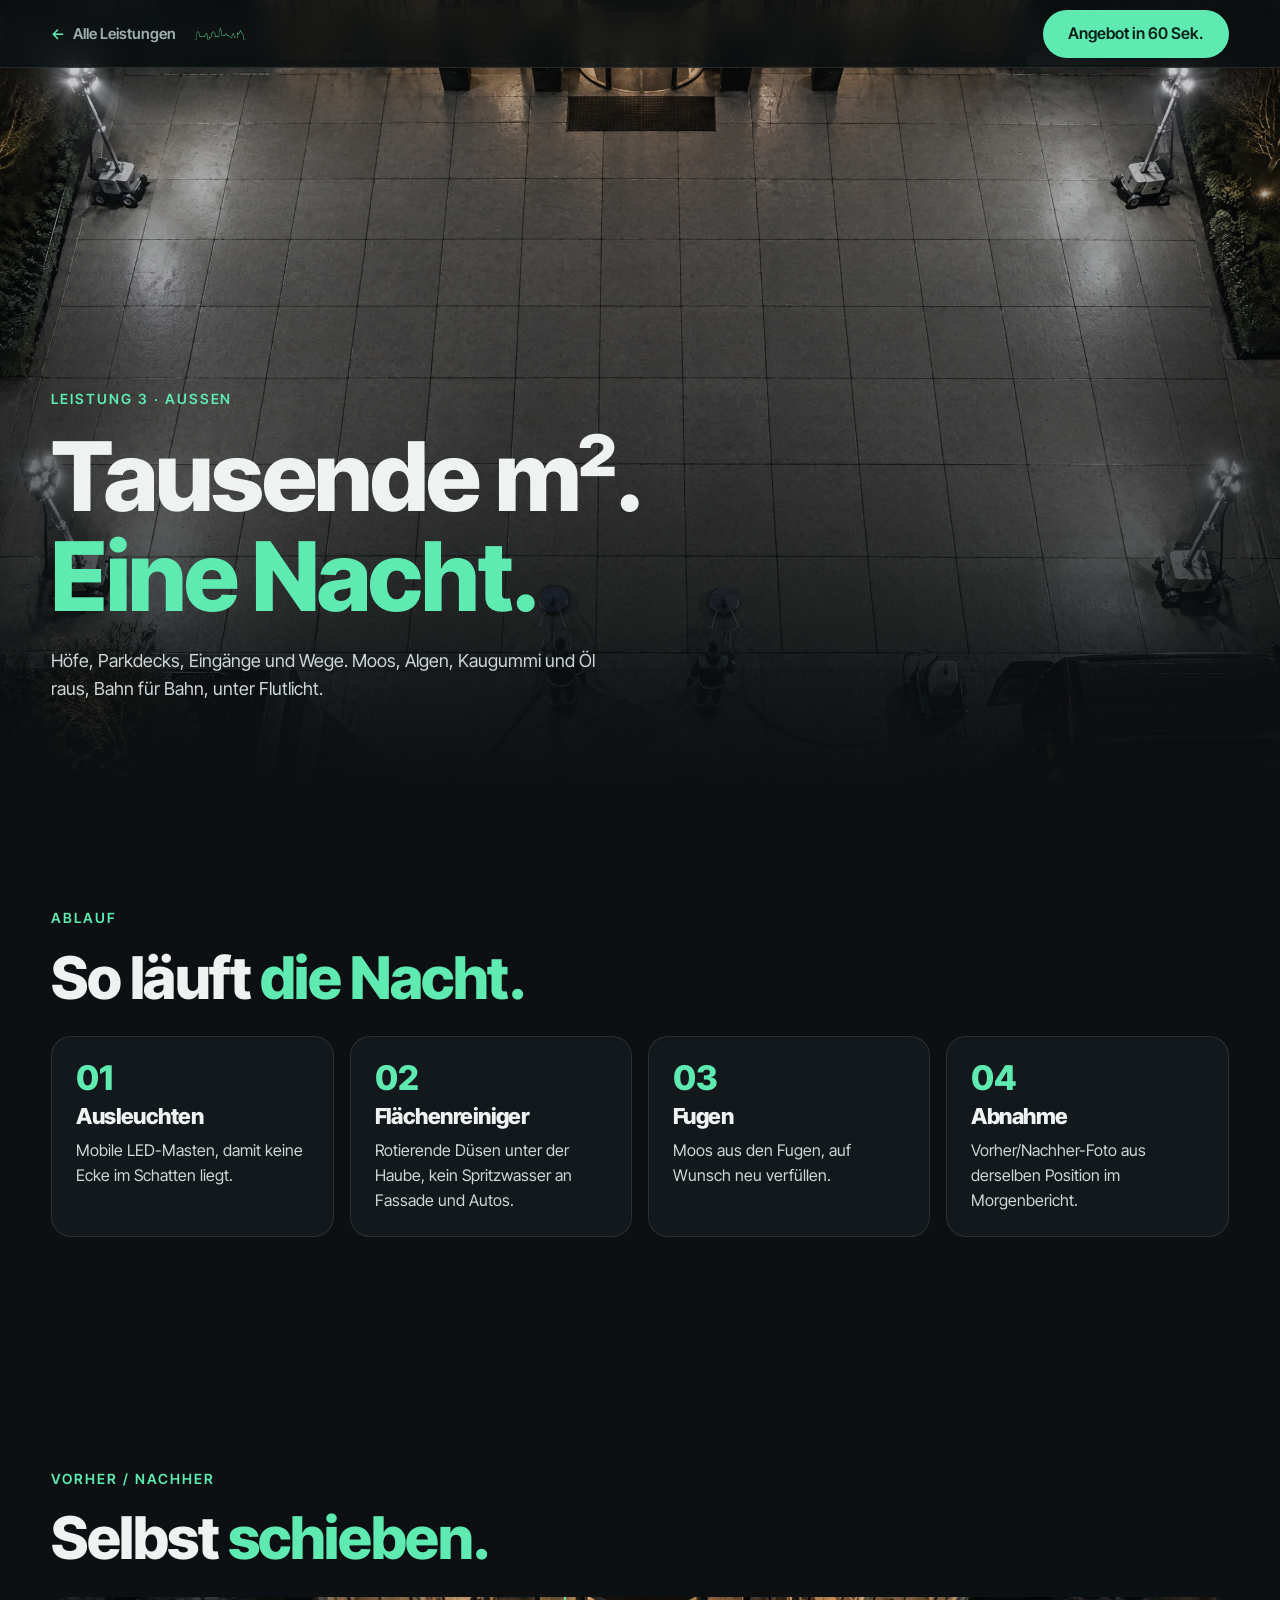
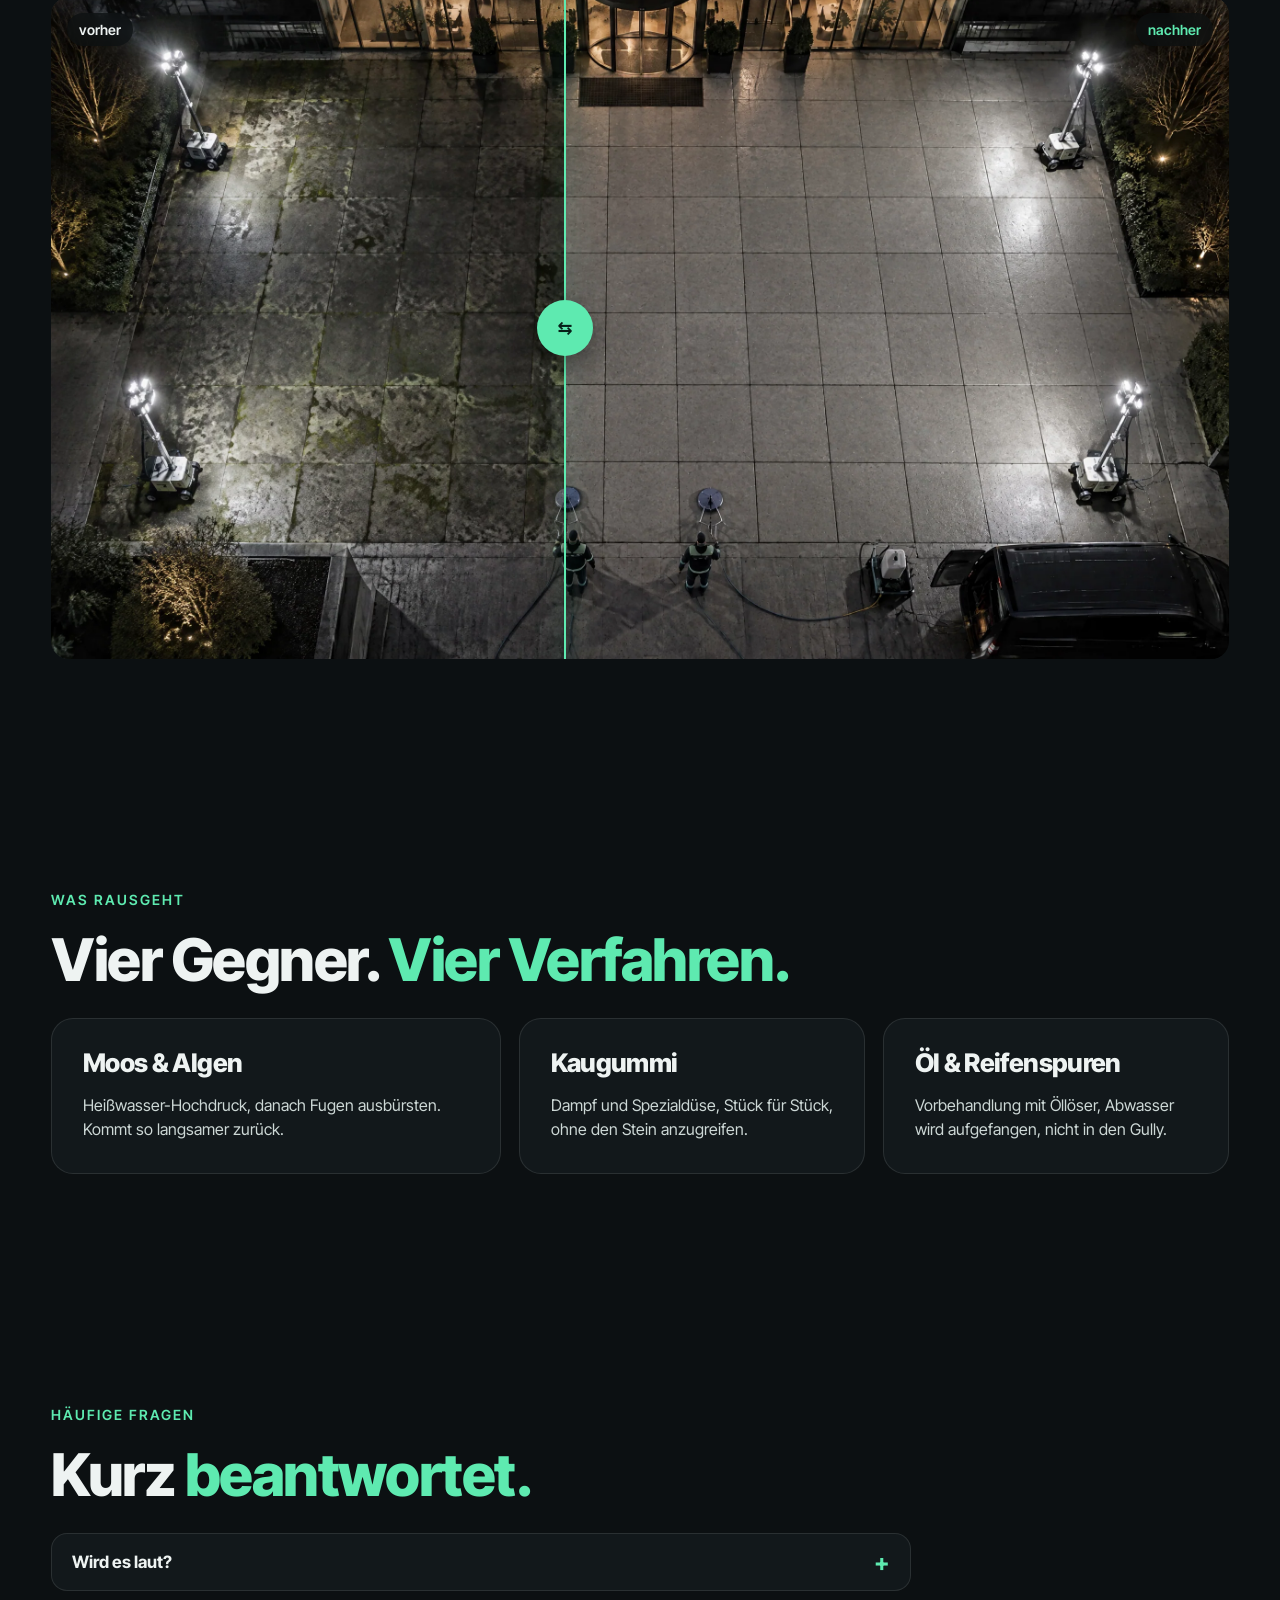
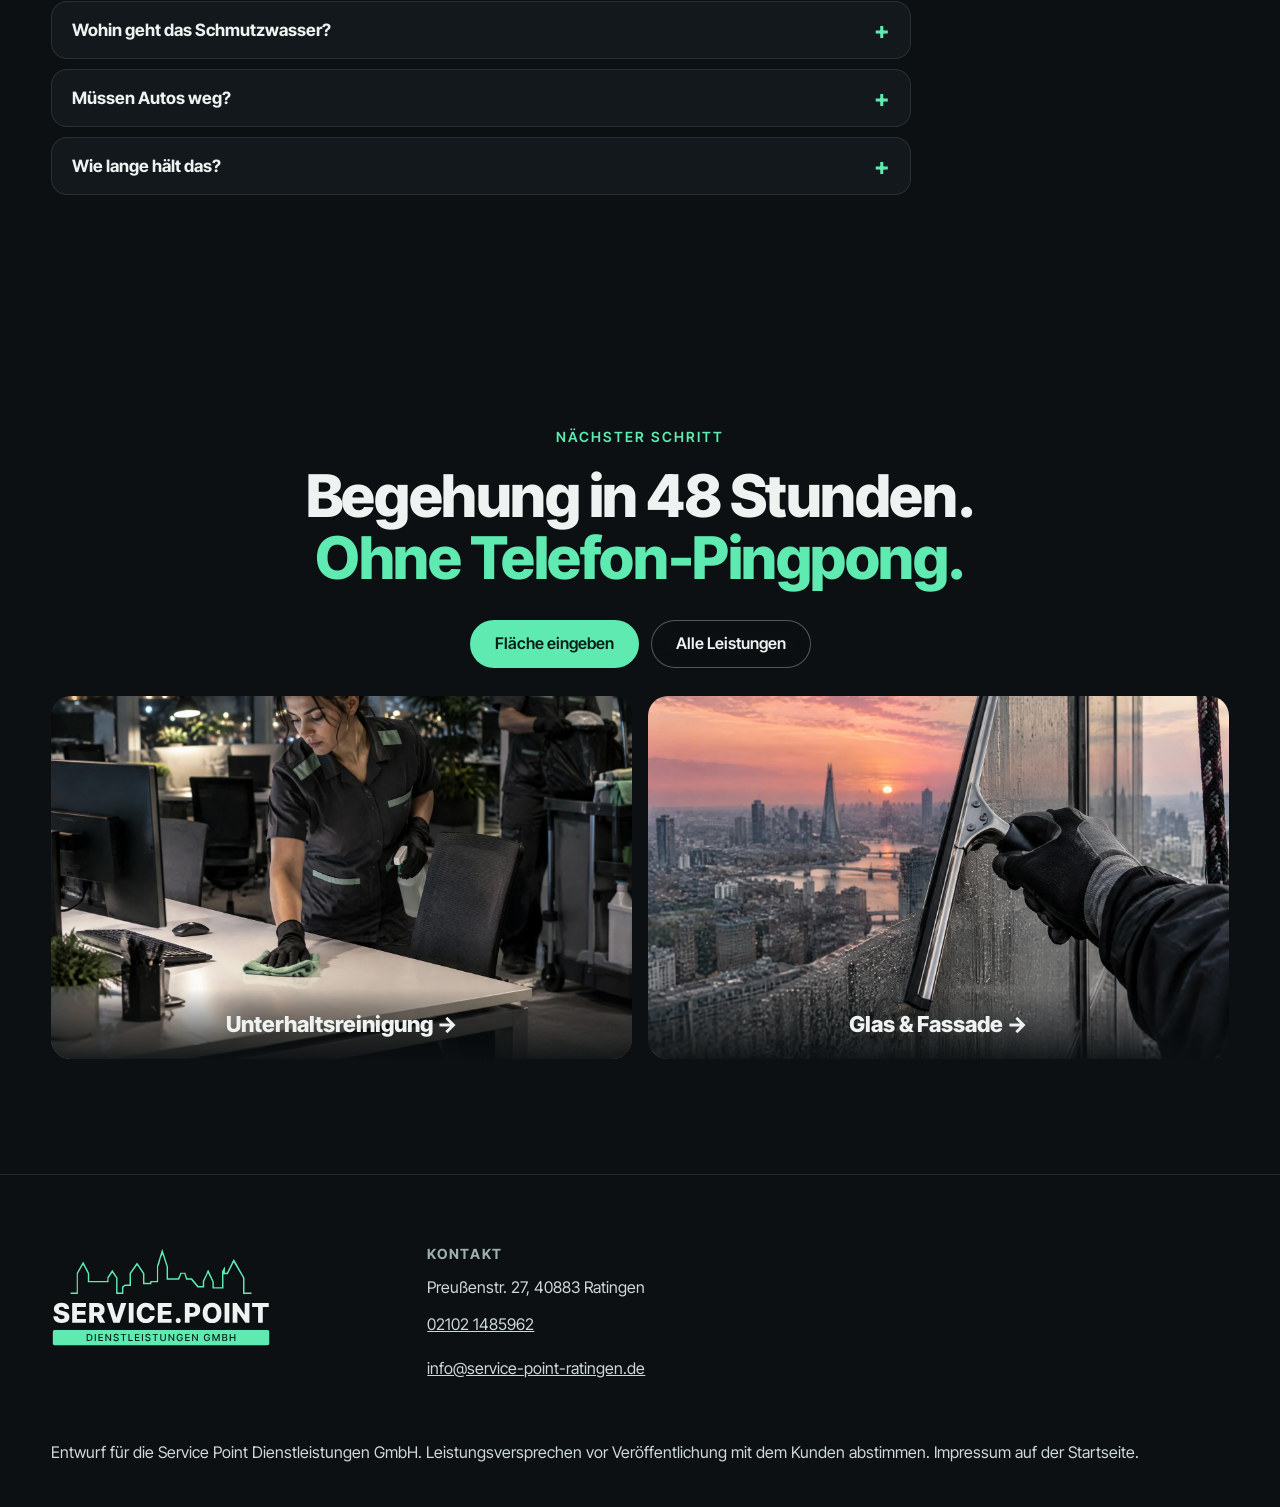
==== commit fafa7493: "Service Point GmbH: Marke, Logo, Team, Hausmeister-Unterseite, Impressum, Google-Note Co-Authored-By" ====
--- a/site/leistung-aussen.html
+++ b/site/leistung-aussen.html
@@ -3,19 +3,20 @@
 <head>
 <meta charset="utf-8">
 <meta name="viewport" content="width=device-width, initial-scale=1, viewport-fit=cover">
-<title>Außenflächen · GLANZWERK</title>
+<title>Außenflächen · Service Point Ratingen</title>
 <meta name="description" content="Hochdruckreinigung von Höfen, Parkdecks und Eingängen über Nacht. GLANZWERK Musterseite.">
 <meta name="theme-color" content="#0c1012">
 <link rel="preconnect" href="https://fonts.googleapis.com">
 <link rel="preconnect" href="https://fonts.gstatic.com" crossorigin>
 <link href="https://fonts.googleapis.com/css2?family=Inter+Tight:wght@400;500;600;700;800&display=swap" rel="stylesheet">
-<link rel="stylesheet" href="assets/css/style.css?v=2">
-<link rel="icon" href="data:image/svg+xml,%3Csvg xmlns='http://www.w3.org/2000/svg' viewBox='0 0 32 32'%3E%3Crect width='32' height='32' rx='7' fill='%230c1012'/%3E%3Cpath d='M9 22 L16 8 L23 22' fill='none' stroke='%235eeab0' stroke-width='3' stroke-linecap='round' stroke-linejoin='round'/%3E%3C/svg%3E">
+<link rel="stylesheet" href="assets/css/style.css?v=3">
+<link rel="icon" href="assets/img/logo-sp-mark.svg" type="image/svg+xml">
 </head>
 <body class="sub">
 <header class="sub-nav">
   <div class="wrap">
     <a class="sub-back" href="index.html#leistungen">Alle Leistungen</a>
+    <a class="sub-brand" href="index.html" aria-label="Service Point Startseite"><img src="assets/img/logo-sp-mark.svg" alt=""></a>
     <a class="btn btn-mint" href="index.html#angebot">Angebot in 60 Sek.</a>
   </div>
 </header>
@@ -63,7 +64,11 @@
 </section>
 </main>
 <footer class="foot">
-  <p class="wrap foot-demo">Musterseite für Gebäudereinigungen. GLANZWERK ist ein erfundener Betrieb, alle Werte sind Beispiele, Branchenzahlen mit Quelle.</p>
+  <div class="wrap foot-grid">
+    <div><img class="foot-logo" src="assets/img/logo-sp.svg" alt="Service Point Dienstleistungen GmbH"></div>
+    <div><h4>Kontakt</h4><p>Preußenstr. 27, 40883 Ratingen<br><a href="tel:+4921021485962">02102 1485962</a><br><a href="mailto:info@service-point-ratingen.de">info@service-point-ratingen.de</a></p></div>
+  </div>
+  <p class="wrap foot-demo">Entwurf für die Service Point Dienstleistungen GmbH. Leistungsversprechen vor Veröffentlichung mit dem Kunden abstimmen. Impressum auf der Startseite.</p>
 </footer>
 <script src="assets/js/img.js?v=2"></script>
 <script src="assets/js/sub.js?v=1"></script>
--- a/site/assets/css/style.css
+++ b/site/assets/css/style.css
@@ -450,3 +450,45 @@
 @media (prefers-reduced-motion: reduce) { .rv { opacity: 1; transform: none; } .sub-hero > img { animation: none; } }
 
 .fact small a { padding: 13px 0; }
+
+/* ===== Service Point ===== */
+.brand-mark { width: 44px; height: auto; }
+.brand span { letter-spacing: .04em; }
+.foot-logo { width: 220px; height: auto; margin-bottom: 14px; }
+.extra { display: grid; gap: 6px; margin-top: 18px; padding: 24px 28px; border-radius: var(--r); border: 1px solid var(--line); background: linear-gradient(110deg, var(--bg2), var(--bg3)); text-decoration: none; position: relative; transition: border-color .3s; }
+.extra:hover { border-color: var(--mint); }
+.extra .kicker { margin: 0; }
+.extra b { font-size: clamp(20px, 2vw, 28px); font-weight: 800; padding-right: 40px; }
+.extra em { font-style: normal; color: var(--mute); }
+.extra::after { content: '\2192'; position: absolute; right: 26px; top: 50%; transform: translateY(-50%); color: var(--mint); font-size: 28px; }
+.team .h-sec { margin-bottom: 28px; }
+.sp-counts { display: flex; flex-wrap: wrap; gap: 18px 56px; margin-bottom: 36px; }
+.sp-counts > div { display: grid; grid-template-columns: auto auto; align-items: baseline; justify-content: start; }
+.sp-counts .plus { font-size: clamp(32px, 3.4vw, 50px); font-weight: 800; color: var(--mint); }
+.sp-counts p { grid-column: 1 / -1; color: #cdd8d6; font-size: 16px; max-width: 260px; }
+.team-grid { display: grid; grid-template-columns: repeat(4, 1fr); gap: 16px; }
+.tm { margin: 0; border-radius: 20px; overflow: hidden; background: var(--bg2); border: 1px solid var(--line); }
+.tm img { width: 100%; aspect-ratio: 1; object-fit: cover; filter: saturate(.92); transition: transform 1s; }
+.tm:hover img { transform: scale(1.04); }
+.tm figcaption { padding: 16px 18px 18px; display: grid; gap: 4px; }
+.tm b { font-size: 20px; font-weight: 800; }
+.tm span { color: var(--mint); font-size: 15px; }
+.team-grid .tm.rv:nth-child(2) { transition-delay: .1s; } .team-grid .tm.rv:nth-child(3) { transition-delay: .2s; } .team-grid .tm.rv:nth-child(4) { transition-delay: .3s; }
+a.score { text-decoration: none; color: inherit; display: block; }
+.imp-sub { color: var(--mute); }
+.m-in p a { color: var(--mint); }
+@media (max-width: 1000px) { .team-grid { grid-template-columns: 1fr 1fr; } }
+@media (max-width: 420px) { .team-grid { gap: 10px; } .tm b { font-size: 17px; } .tm span { font-size: 14px; } .tm figcaption { padding: 12px; } }
+
+.sub-brand img { width: 52px; height: auto; }
+.sub-nav .wrap > .btn { margin-left: auto; }
+.sub-nav .wrap { gap: 18px; }
+.hm-grid { display: grid; grid-template-columns: 1.4fr 1fr; gap: 18px; align-items: start; }
+.hm-person { max-width: 380px; }
+.foot .foot-grid { margin-bottom: 8px; }
+@media (max-width: 700px) { .hm-grid { grid-template-columns: 1fr; } .sub-brand { display: none; } }
+.sub-brand { display: inline-flex; align-items: center; min-height: 44px; }
+.sp-counts > div { display: block; }
+.sp-counts .big-n, .sp-counts .plus { display: inline; }
+.sp-counts p { margin-top: 6px; }
+.brand-mark { width: 66px; }
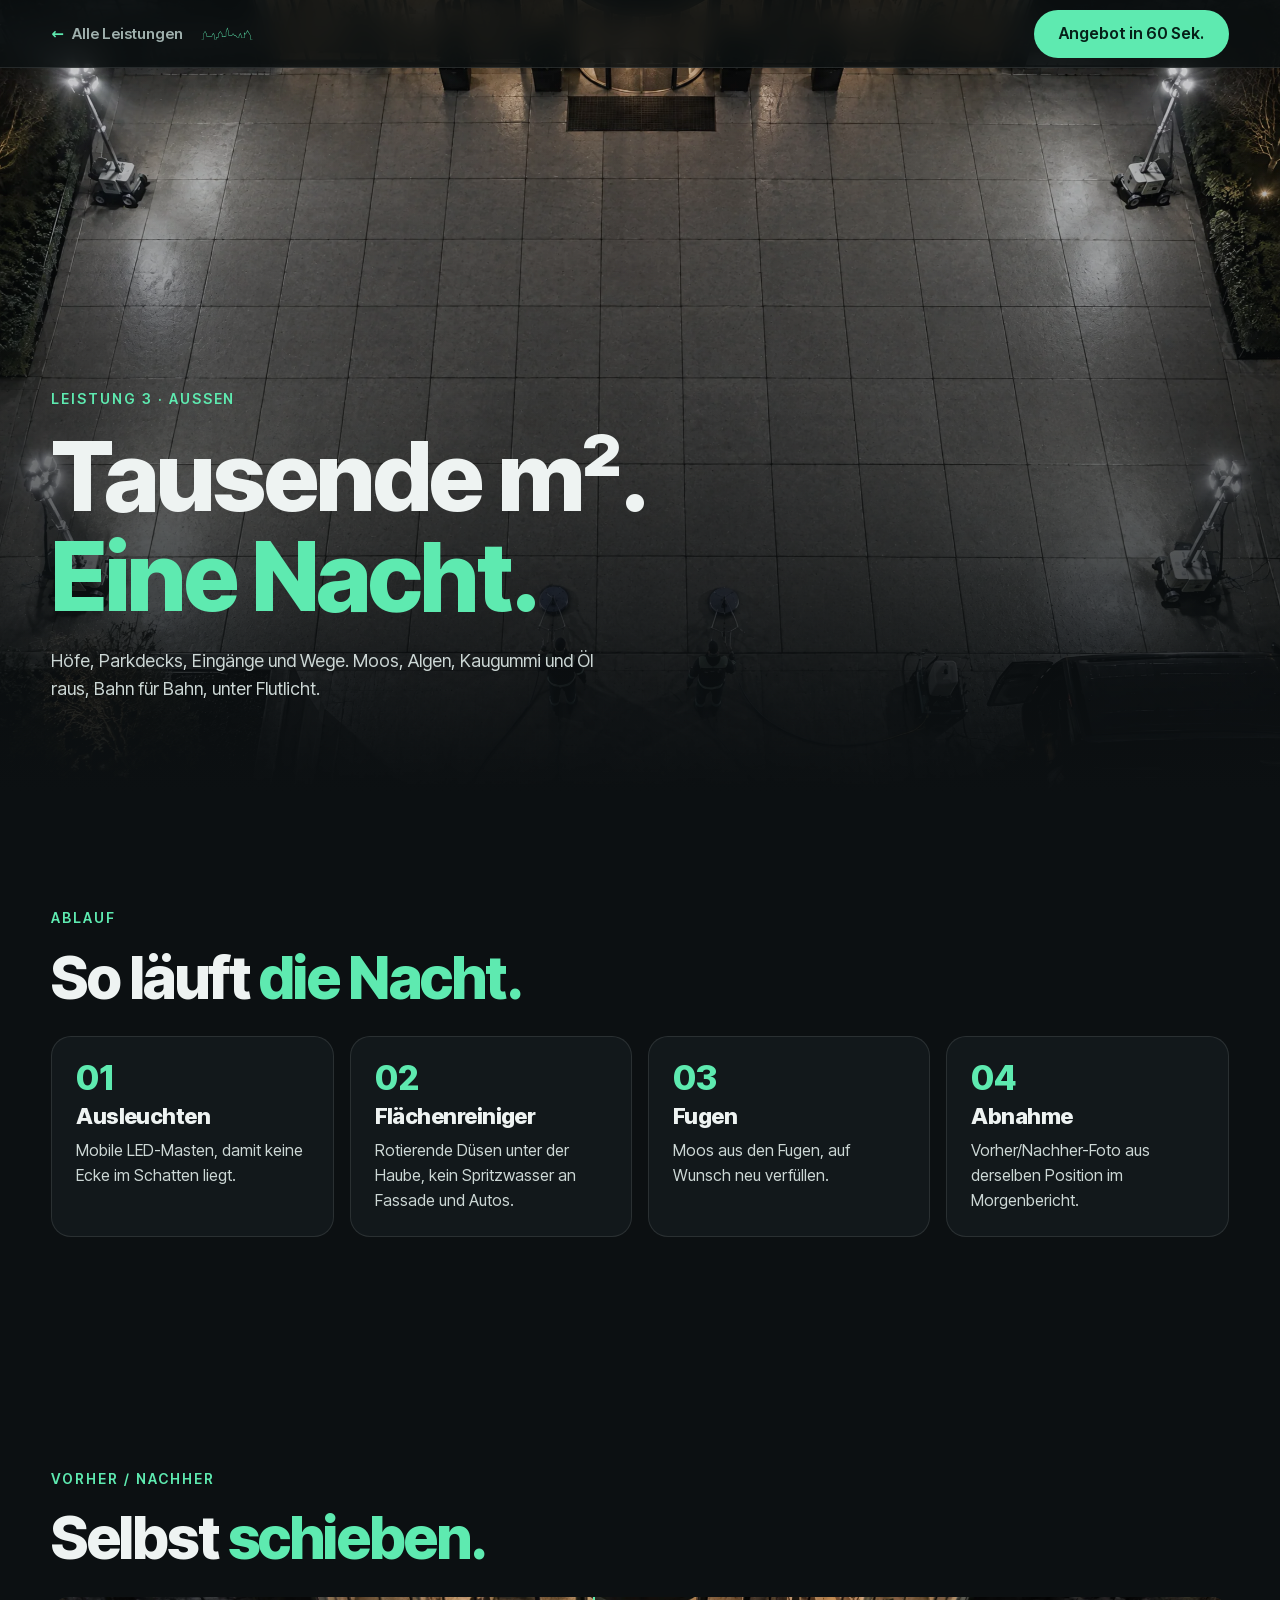
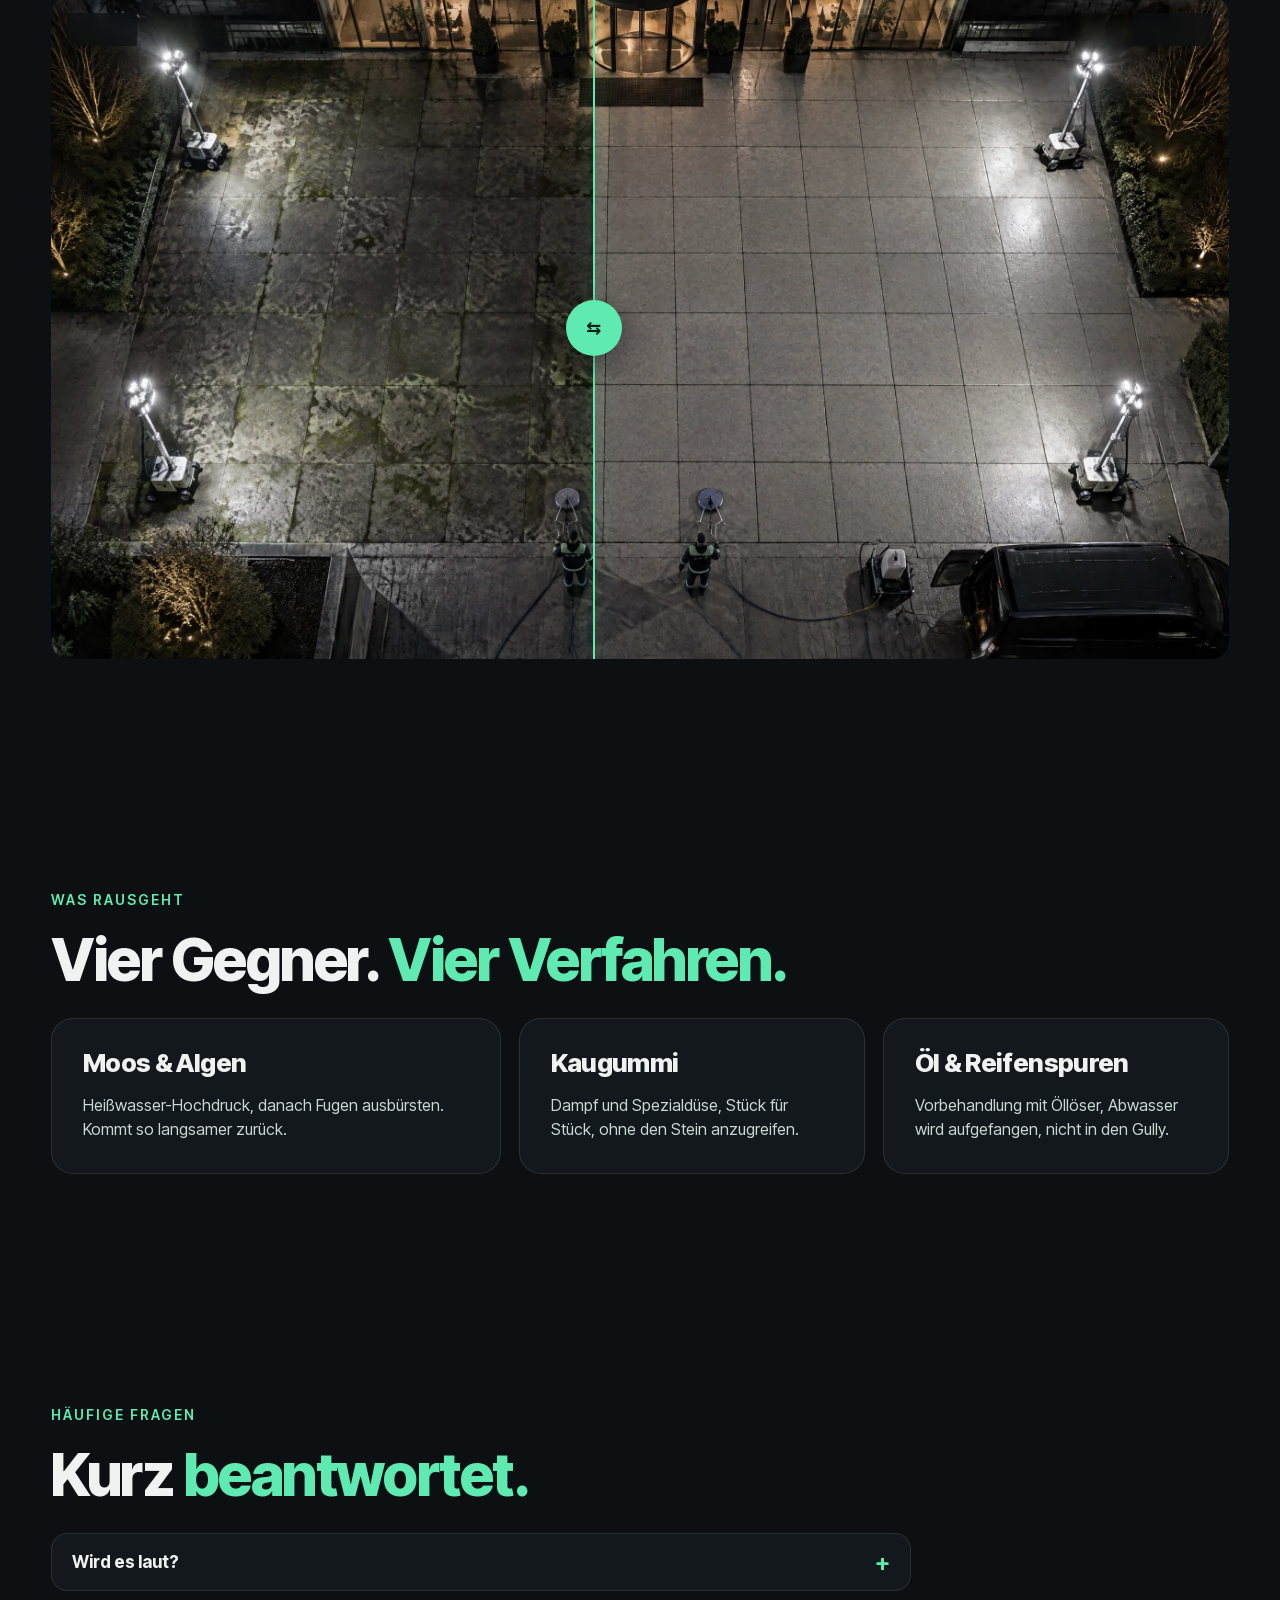
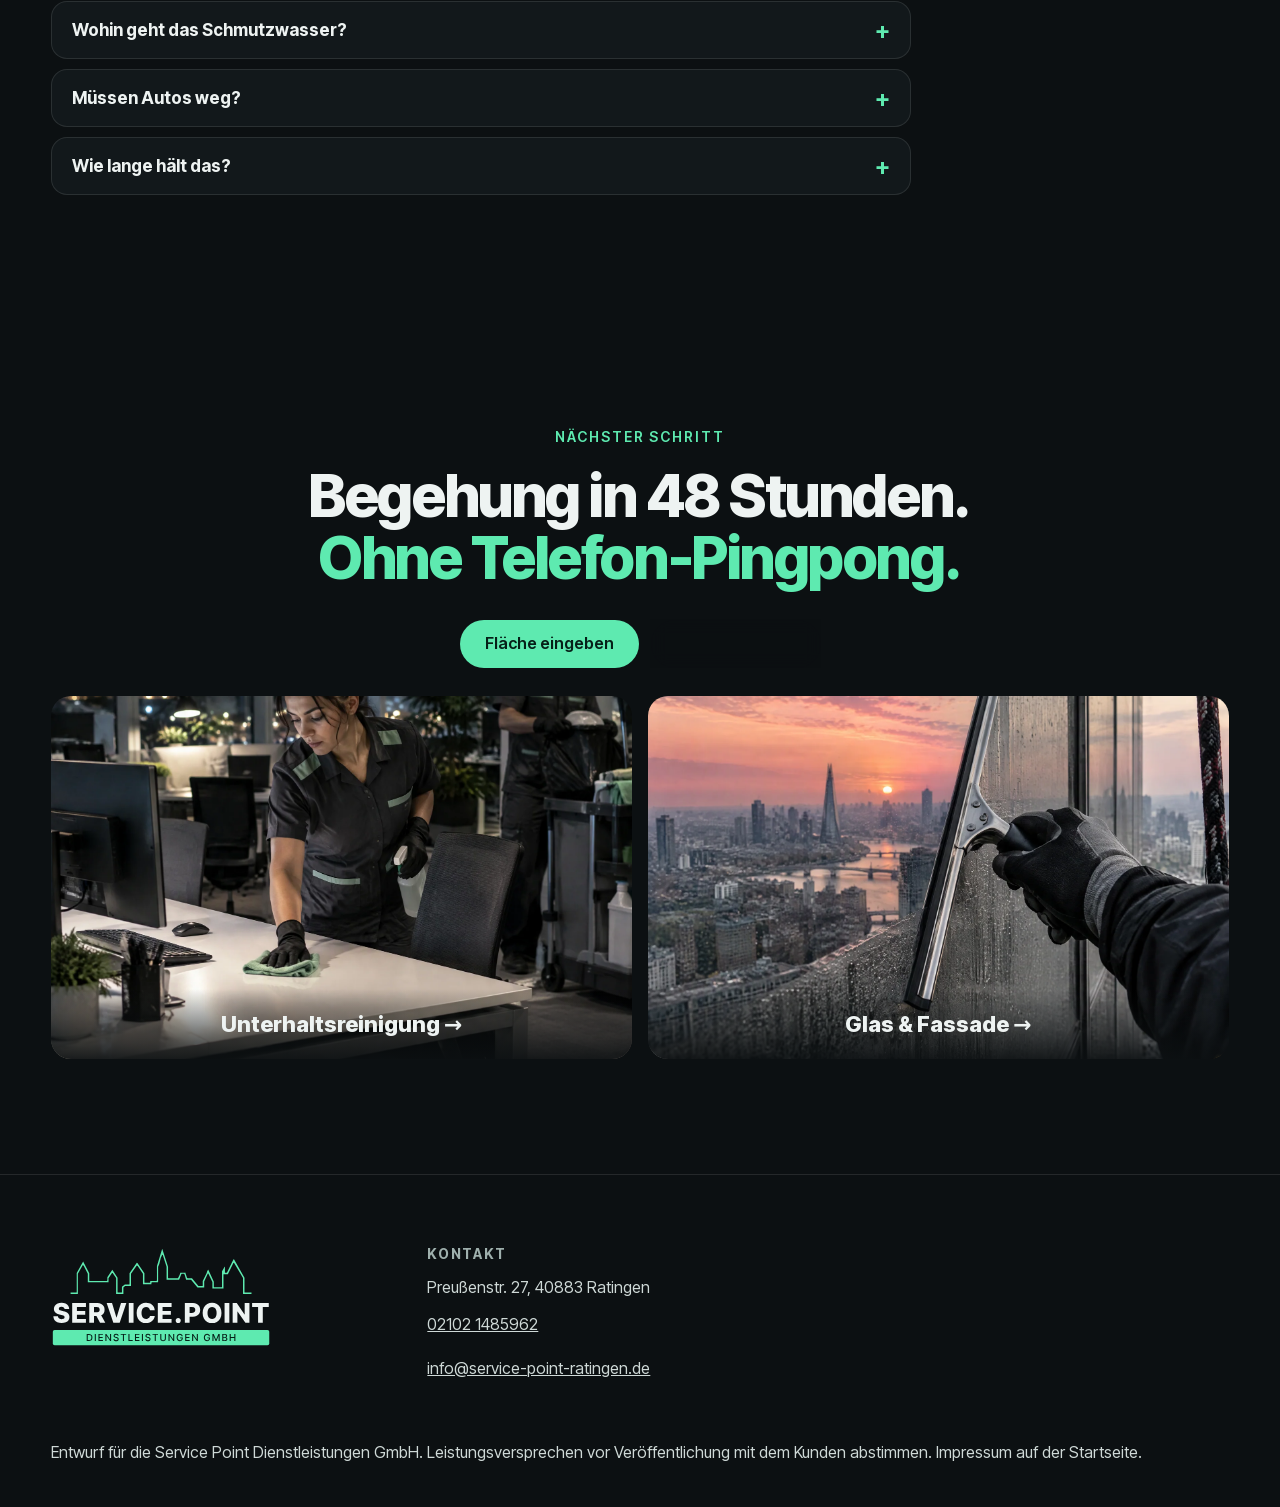
==== commit a18c2345: "Schriften lokal (DSGVO), Startbild im HTML, Upscale-Werkzeug Real-ESRGAN x2plus Co-Authored-By: Clau" ====
--- a/site/leistung-aussen.html
+++ b/site/leistung-aussen.html
@@ -6,10 +6,7 @@
 <title>Außenflächen · Service Point Ratingen</title>
 <meta name="description" content="Hochdruckreinigung von Höfen, Parkdecks und Eingängen über Nacht. GLANZWERK Musterseite.">
 <meta name="theme-color" content="#0c1012">
-<link rel="preconnect" href="https://fonts.googleapis.com">
-<link rel="preconnect" href="https://fonts.gstatic.com" crossorigin>
-<link href="https://fonts.googleapis.com/css2?family=Inter+Tight:wght@400;500;600;700;800&display=swap" rel="stylesheet">
-<link rel="stylesheet" href="assets/css/style.css?v=3">
+<link rel="stylesheet" href="assets/css/style.css?v=4">
 <link rel="icon" href="assets/img/logo-sp-mark.svg" type="image/svg+xml">
 </head>
 <body class="sub">
--- a/site/assets/css/style.css
+++ b/site/assets/css/style.css
@@ -1,3 +1,94 @@
+/* Schriften lokal (vorher Google Fonts), erzeugt mit tools/fonts_local.py */
+/* latin-ext */
+@font-face {
+  font-family: 'Inter Tight';
+  font-style: normal;
+  font-weight: 400;
+  font-display: swap;
+  src: url(../fonts/inter-tight-latin-ext.woff2) format('woff2');
+  unicode-range: U+0100-02BA, U+02BD-02C5, U+02C7-02CC, U+02CE-02D7, U+02DD-02FF, U+0304, U+0308, U+0329, U+1D00-1DBF, U+1E00-1E9F, U+1EF2-1EFF, U+2020, U+20A0-20AB, U+20AD-20C4, U+2113, U+2C60-2C7F, U+A720-A7FF;
+}
+/* latin */
+@font-face {
+  font-family: 'Inter Tight';
+  font-style: normal;
+  font-weight: 400;
+  font-display: swap;
+  src: url(../fonts/inter-tight-latin.woff2) format('woff2');
+  unicode-range: U+0000-00FF, U+0131, U+0152-0153, U+02BB-02BC, U+02C6, U+02DA, U+02DC, U+0304, U+0308, U+0329, U+2000-206F, U+20AC, U+2122, U+2191, U+2193, U+2212, U+2215, U+FEFF, U+FFFD;
+}
+/* latin-ext */
+@font-face {
+  font-family: 'Inter Tight';
+  font-style: normal;
+  font-weight: 500;
+  font-display: swap;
+  src: url(../fonts/inter-tight-latin-ext.woff2) format('woff2');
+  unicode-range: U+0100-02BA, U+02BD-02C5, U+02C7-02CC, U+02CE-02D7, U+02DD-02FF, U+0304, U+0308, U+0329, U+1D00-1DBF, U+1E00-1E9F, U+1EF2-1EFF, U+2020, U+20A0-20AB, U+20AD-20C4, U+2113, U+2C60-2C7F, U+A720-A7FF;
+}
+/* latin */
+@font-face {
+  font-family: 'Inter Tight';
+  font-style: normal;
+  font-weight: 500;
+  font-display: swap;
+  src: url(../fonts/inter-tight-latin.woff2) format('woff2');
+  unicode-range: U+0000-00FF, U+0131, U+0152-0153, U+02BB-02BC, U+02C6, U+02DA, U+02DC, U+0304, U+0308, U+0329, U+2000-206F, U+20AC, U+2122, U+2191, U+2193, U+2212, U+2215, U+FEFF, U+FFFD;
+}
+/* latin-ext */
+@font-face {
+  font-family: 'Inter Tight';
+  font-style: normal;
+  font-weight: 600;
+  font-display: swap;
+  src: url(../fonts/inter-tight-latin-ext.woff2) format('woff2');
+  unicode-range: U+0100-02BA, U+02BD-02C5, U+02C7-02CC, U+02CE-02D7, U+02DD-02FF, U+0304, U+0308, U+0329, U+1D00-1DBF, U+1E00-1E9F, U+1EF2-1EFF, U+2020, U+20A0-20AB, U+20AD-20C4, U+2113, U+2C60-2C7F, U+A720-A7FF;
+}
+/* latin */
+@font-face {
+  font-family: 'Inter Tight';
+  font-style: normal;
+  font-weight: 600;
+  font-display: swap;
+  src: url(../fonts/inter-tight-latin.woff2) format('woff2');
+  unicode-range: U+0000-00FF, U+0131, U+0152-0153, U+02BB-02BC, U+02C6, U+02DA, U+02DC, U+0304, U+0308, U+0329, U+2000-206F, U+20AC, U+2122, U+2191, U+2193, U+2212, U+2215, U+FEFF, U+FFFD;
+}
+/* latin-ext */
+@font-face {
+  font-family: 'Inter Tight';
+  font-style: normal;
+  font-weight: 700;
+  font-display: swap;
+  src: url(../fonts/inter-tight-latin-ext.woff2) format('woff2');
+  unicode-range: U+0100-02BA, U+02BD-02C5, U+02C7-02CC, U+02CE-02D7, U+02DD-02FF, U+0304, U+0308, U+0329, U+1D00-1DBF, U+1E00-1E9F, U+1EF2-1EFF, U+2020, U+20A0-20AB, U+20AD-20C4, U+2113, U+2C60-2C7F, U+A720-A7FF;
+}
+/* latin */
+@font-face {
+  font-family: 'Inter Tight';
+  font-style: normal;
+  font-weight: 700;
+  font-display: swap;
+  src: url(../fonts/inter-tight-latin.woff2) format('woff2');
+  unicode-range: U+0000-00FF, U+0131, U+0152-0153, U+02BB-02BC, U+02C6, U+02DA, U+02DC, U+0304, U+0308, U+0329, U+2000-206F, U+20AC, U+2122, U+2191, U+2193, U+2212, U+2215, U+FEFF, U+FFFD;
+}
+/* latin-ext */
+@font-face {
+  font-family: 'Inter Tight';
+  font-style: normal;
+  font-weight: 800;
+  font-display: swap;
+  src: url(../fonts/inter-tight-latin-ext.woff2) format('woff2');
+  unicode-range: U+0100-02BA, U+02BD-02C5, U+02C7-02CC, U+02CE-02D7, U+02DD-02FF, U+0304, U+0308, U+0329, U+1D00-1DBF, U+1E00-1E9F, U+1EF2-1EFF, U+2020, U+20A0-20AB, U+20AD-20C4, U+2113, U+2C60-2C7F, U+A720-A7FF;
+}
+/* latin */
+@font-face {
+  font-family: 'Inter Tight';
+  font-style: normal;
+  font-weight: 800;
+  font-display: swap;
+  src: url(../fonts/inter-tight-latin.woff2) format('woff2');
+  unicode-range: U+0000-00FF, U+0131, U+0152-0153, U+02BB-02BC, U+02C6, U+02DA, U+02DC, U+0304, U+0308, U+0329, U+2000-206F, U+20AC, U+2122, U+2191, U+2193, U+2212, U+2215, U+FEFF, U+FFFD;
+}
 /* GLANZWERK – Musterseite Gebäudereinigung. Graphit + Mint. */
 :root {
   --bg: #0c1012;
